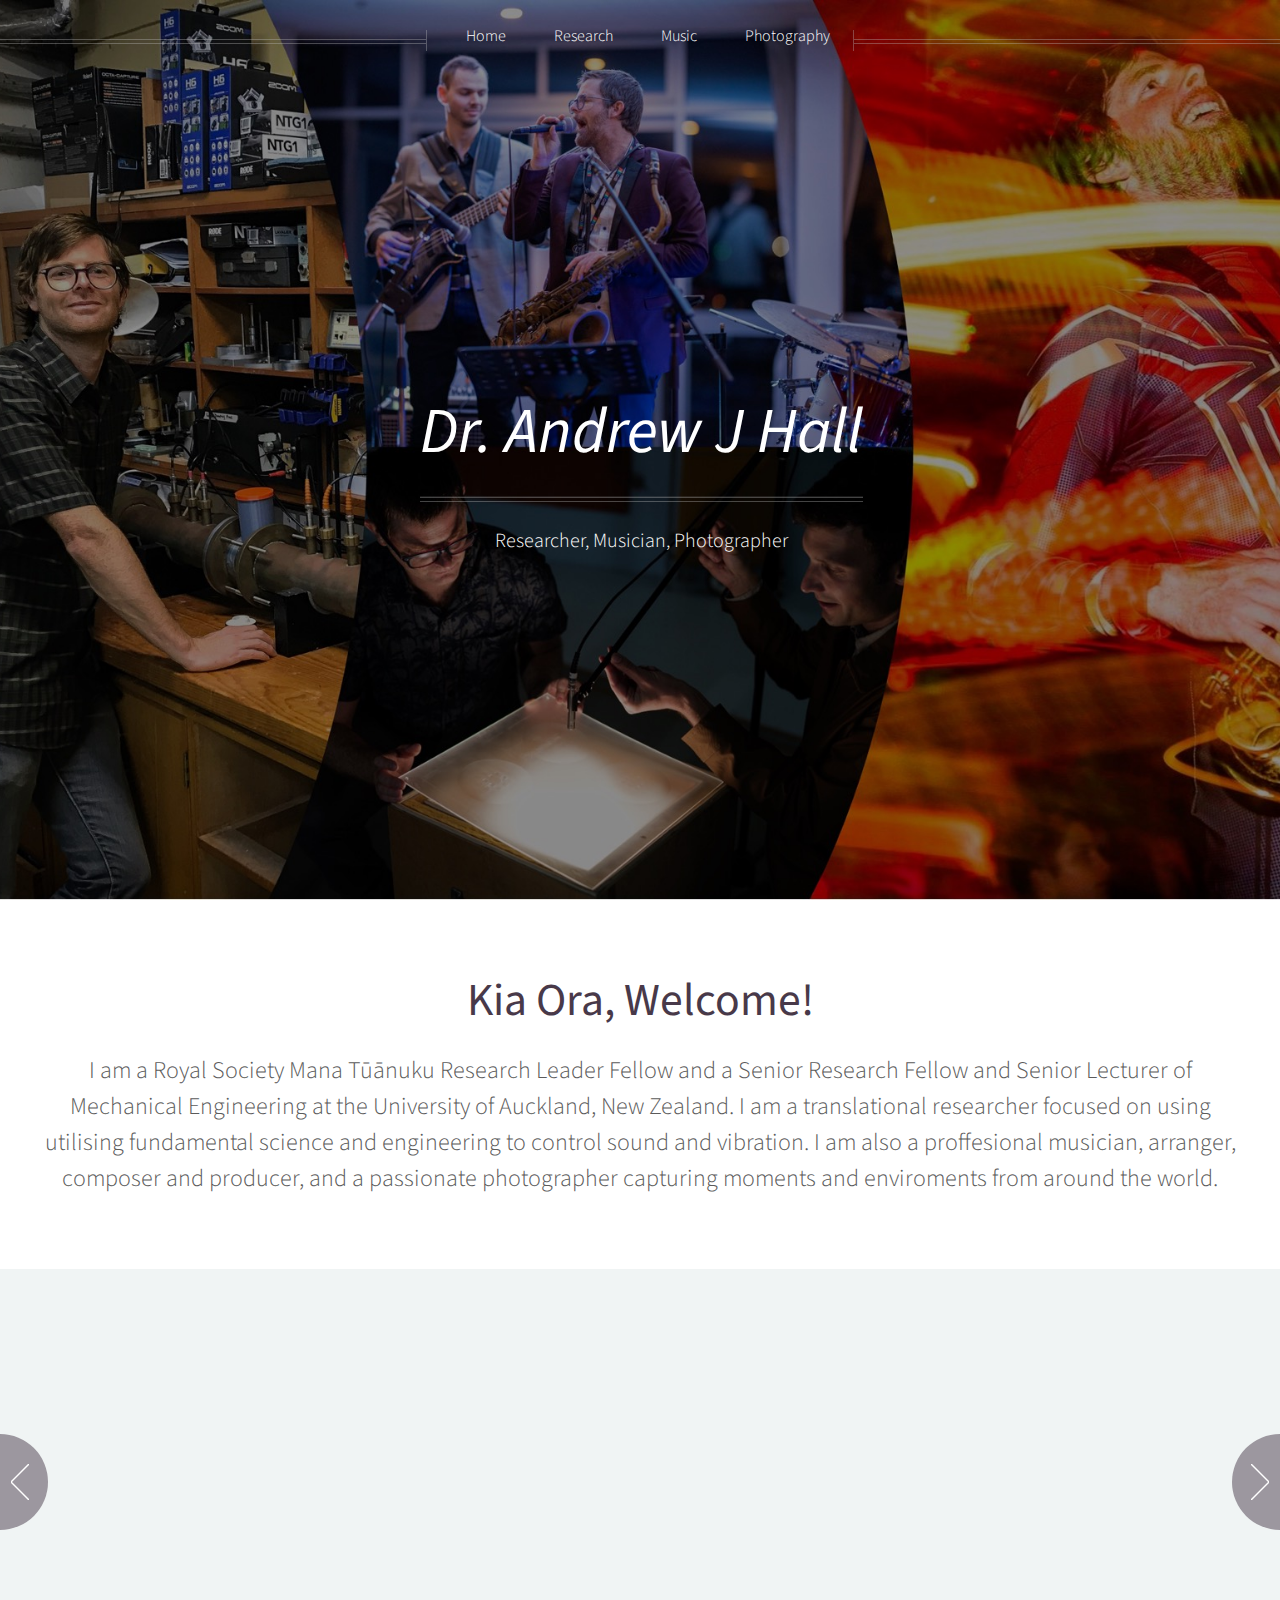
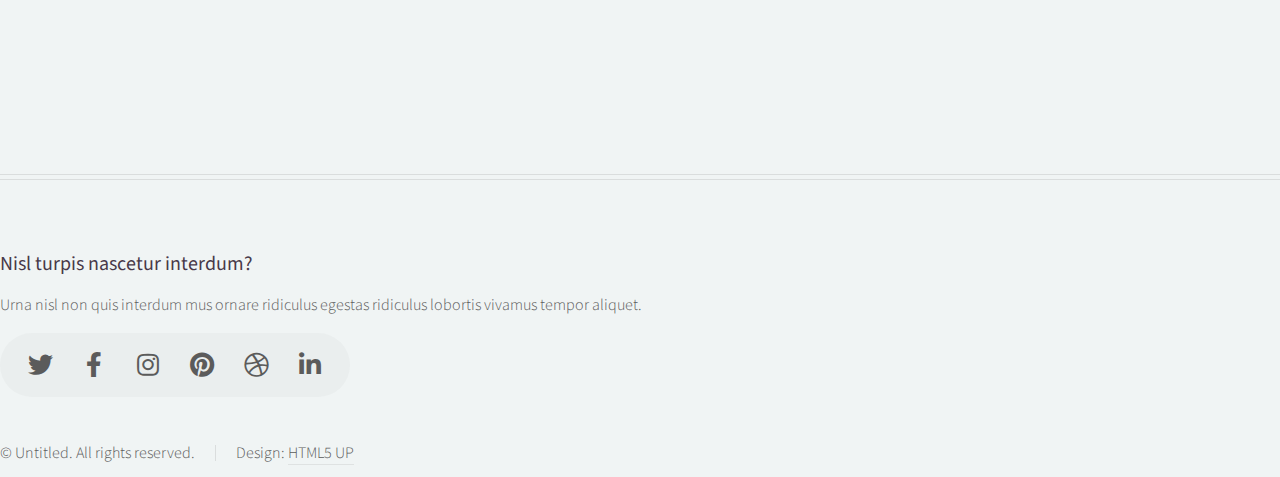
==== index.html @ 69abcf7c "Update index.html" ====
<!DOCTYPE HTML>
<!--
	Helios by HTML5 UP
	html5up.net | @ajlkn
	Free for personal and commercial use under the CCA 3.0 license (html5up.net/license)
-->
<html>
	<head>
		<title>Andrew J Hall PhD</title>
		<meta charset="utf-8" />
		<meta name="viewport" content="width=device-width, initial-scale=1, user-scalable=no" />
		<link rel="stylesheet" href="assets/css/main.css" />
		<noscript><link rel="stylesheet" href="assets/css/noscript.css" /></noscript>
	</head>
	<body class="homepage is-preload">
		<div id="page-wrapper">

			<!-- Header -->
				<div id="header">

					<!-- Inner -->
						<div class="inner">
							<header>
								<h1><i> Dr. Andrew J Hall </i></h1>
								<hr />
								<p>Researcher, Musician, Photographer</p>
							</header>
							<footer>
								
							</footer>
						</div>

					<!-- Nav -->
						<nav id="nav">
							<ul>
								<li><a href="index.html">Home</a></li>
								<li><a href="research.html">Research</a></li>
								<li><a href="Music.html">Music</a></li>
								<li><a href="Photography.html">Photography</a></li>
							</ul>
						</nav>

				</div>

			<!-- Banner -->
				<section id="banner">
					<header>
						<h2>Kia Ora, Welcome! </h2>
						<p>
							I am a Royal Society Mana Tūānuku Research Leader Fellow and a Senior Research Fellow and Senior Lecturer of Mechanical Engineering at the University of Auckland, New Zealand. I am a translational researcher focused on using utilising fundamental science and engineering to control sound and vibration. I am also a proffesional musician, arranger, composer and producer, and a passionate photographer capturing moments and enviroments from around the world. 

						</p>
					</header>
				</section>

			<!-- Carousel -->
				<section class="carousel">
					<div class="reel">

						<article>
							<a href="research.html" class="image featured"><img src="images/pic01.jpg" alt="" /></a>
							<header>
								<h3><a href="research.html">Acoustics & Vibration Research</a></h3>
							</header>
							<p>Research teaching and student opportunities</p>
						</article>

						<article>
							<a href="Music.html" class="image featured"><img src="images/pic02.jpg" alt="" /></a>
							<header>
								<h3><a href="Music.html">Music</a></h3>
							</header>
							<p>Recorded music, big band arrangements and compositions</p>
						</article>

						<article>
							<a href="Photography.html" class="image featured"><img src="images/pic03.jpg" alt="" /></a>
							<header>
								<h3><a href="Photography.html">Photography</a></h3>
							</header>
							<p>A selection of photos from around the world</p>
						</article>

					
					</div>
				</section>

	

						</div>
						<hr />
						<div class="row">
							<div class="col-12">

								<!-- Contact -->
									<section class="contact">
										<header>
											<h3>Nisl turpis nascetur interdum?</h3>
										</header>
										<p>Urna nisl non quis interdum mus ornare ridiculus egestas ridiculus lobortis vivamus tempor aliquet.</p>
										<ul class="icons">
											<li><a href="#" class="icon brands fa-twitter"><span class="label">Twitter</span></a></li>
											<li><a href="#" class="icon brands fa-facebook-f"><span class="label">Facebook</span></a></li>
											<li><a href="#" class="icon brands fa-instagram"><span class="label">Instagram</span></a></li>
											<li><a href="#" class="icon brands fa-pinterest"><span class="label">Pinterest</span></a></li>
											<li><a href="#" class="icon brands fa-dribbble"><span class="label">Dribbble</span></a></li>
											<li><a href="#" class="icon brands fa-linkedin-in"><span class="label">Linkedin</span></a></li>
										</ul>
									</section>

								<!-- Copyright -->
									<div class="copyright">
										<ul class="menu">
											<li>&copy; Untitled. All rights reserved.</li><li>Design: <a href="http://html5up.net">HTML5 UP</a></li>
										</ul>
									</div>

							</div>

						</div>
					</div>
				</div>

		</div>

		<!-- Scripts -->
			<script src="assets/js/jquery.min.js"></script>
			<script src="assets/js/jquery.dropotron.min.js"></script>
			<script src="assets/js/jquery.scrolly.min.js"></script>
			<script src="assets/js/jquery.scrollex.min.js"></script>
			<script src="assets/js/browser.min.js"></script>
			<script src="assets/js/breakpoints.min.js"></script>
			<script src="assets/js/util.js"></script>
			<script src="assets/js/main.js"></script>

	</body>
</html>
---- assets/css/main.css ----
@import url("https://fonts.googleapis.com/css?family=Source+Sans+Pro:300,300italic,400,400italic,600");
@import url("fontawesome-all.min.css");

/*
	Helios by HTML5 UP
	html5up.net | @ajlkn
	Free for personal and commercial use under the CCA 3.0 license (html5up.net/license)
*/

html, body, div, span, applet, object,
iframe, h1, h2, h3, h4, h5, h6, p, blockquote,
pre, a, abbr, acronym, address, big, cite,
code, del, dfn, em, img, ins, kbd, q, s, samp,
small, strike, strong, sub, sup, tt, var, b,
u, i, center, dl, dt, dd, ol, ul, li, fieldset,
form, label, legend, table, caption, tbody,
tfoot, thead, tr, th, td, article, aside,
canvas, details, embed, figure, figcaption,
footer, header, hgroup, menu, nav, output, ruby,
section, summary, time, mark, audio, video {
	margin: 0;
	padding: 0;
	border: 0;
	font-size: 100%;
	font: inherit;
	vertical-align: baseline;}

article, aside, details, figcaption, figure,
footer, header, hgroup, menu, nav, section {
	display: block;}

body {
	line-height: 1;
}

ol, ul {
	list-style: none;
}

blockquote, q {
	quotes: none;
}

	blockquote:before, blockquote:after, q:before, q:after {
		content: '';
		content: none;
	}

table {
	border-collapse: collapse;
	border-spacing: 0;
}

body {
	-webkit-text-size-adjust: none;
}

mark {
	background-color: transparent;
	color: inherit;
}

input::-moz-focus-inner {
	border: 0;
	padding: 0;
}

input, select, textarea {
	-moz-appearance: none;
	-webkit-appearance: none;
	-ms-appearance: none;
	appearance: none;
}

/* Basic */

	html {
		box-sizing: border-box;
	}

	*, *:before, *:after {
		box-sizing: inherit;
	}

	body {
		background: #f0f4f4;
		color: #5b5b5b;
		font-size: 15pt;
		line-height: 1.85em;
		font-family: 'Source Sans Pro', sans-serif;
		font-weight: 300;
	}

		body.is-preload *, body.is-preload *:before, body.is-preload *:after {
			-moz-animation: none !important;
			-webkit-animation: none !important;
			-ms-animation: none !important;
			animation: none !important;
			-moz-transition: none !important;
			-webkit-transition: none !important;
			-ms-transition: none !important;
			transition: none !important;
		}

	input, textarea, select {
		font-size: 15pt;
		line-height: 1.85em;
		font-family: 'Source Sans Pro', sans-serif;
		font-weight: 300;
	}

	h1, h2, h3, h4, h5, h6 {
		font-weight: 400;
		color: #483949;
		line-height: 1.25em;
	}

	h1 a, h2 a, h3 a, h4 a, h5 a, h6 a {
		color: inherit;
		text-decoration: none;
		border-bottom-color: transparent;
	}

	h1 strong, h2 strong, h3 strong, h4 strong, h5 strong, h6 strong {
		font-weight: 600;
	}

	h2 {
		font-size: 2.85em;
	}

	h3 {
		font-size: 1.25em;
	}

	h4 {
		font-size: 1em;
		margin: 0 0 0.25em 0;
	}

	strong, b {
		font-weight: 400;
		color: #483949;
	}

	em, i {
		font-style: italic;
	}

	a {
		color: inherit;
		border-bottom: solid 1px rgba(128, 128, 128, 0.15);
		text-decoration: none;
		-moz-transition: background-color 0.35s ease-in-out, color 0.35s ease-in-out, border-bottom-color 0.35s ease-in-out;
		-webkit-transition: background-color 0.35s ease-in-out, color 0.35s ease-in-out, border-bottom-color 0.35s ease-in-out;
		-ms-transition: background-color 0.35s ease-in-out, color 0.35s ease-in-out, border-bottom-color 0.35s ease-in-out;
		transition: background-color 0.35s ease-in-out, color 0.35s ease-in-out, border-bottom-color 0.35s ease-in-out;
	}

		a:hover {
			color: #ef8376;
			border-bottom-color: transparent;
		}

	sub {
		position: relative;
		top: 0.5em;
		font-size: 0.8em;
	}

	sup {
		position: relative;
		top: -0.5em;
		font-size: 0.8em;
	}

	blockquote {
		border-left: solid 0.5em #ddd;
		padding: 1em 0 1em 2em;
		font-style: italic;
	}

	p, ul, ol, dl, table {
		margin-bottom: 1em;
	}

	p {
		text-align: justify;
	}

	br.clear {
		clear: both;
	}

	hr {
		position: relative;
		display: block;
		border: 0;
		top: 4.5em;
		margin-bottom: 9em;
		height: 6px;
		border-top: solid 1px rgba(128, 128, 128, 0.2);
		border-bottom: solid 1px rgba(128, 128, 128, 0.2);
	}

		hr:before, hr:after {
			content: '';
			position: absolute;
			top: -8px;
			display: block;
			width: 1px;
			height: 21px;
			background: rgba(128, 128, 128, 0.2);
		}

		hr:before {
			left: -1px;
		}

		hr:after {
			right: -1px;
		}

	.timestamp {
		color: rgba(128, 128, 128, 0.75);
		font-size: 0.8em;
	}

/* Container */

	.container {
		margin: 0 auto;
		max-width: 100%;
		width: 1400px;
	}

		@media screen and (max-width: 1680px) {

			.container {
				width: 1200px;
			}

		}

		@media screen and (max-width: 1280px) {

			.container {
				width: 100%;
			}

		}

		@media screen and (max-width: 960px) {

			.container {
				width: 100%;
			}

		}

		@media screen and (max-width: 840px) {

			.container {
				width: 100%;
			}

		}

		@media screen and (max-width: 736px) {

			.container {
				width: 100%;
			}

		}

/* Row */

	.row {
		display: flex;
		flex-wrap: wrap;
		box-sizing: border-box;
		align-items: stretch;
	}

		.row > * {
			box-sizing: border-box;
		}

		.row.gtr-uniform > * > :last-child {
			margin-bottom: 0;
		}

		.row.aln-left {
			justify-content: flex-start;
		}

		.row.aln-center {
			justify-content: center;
		}

		.row.aln-right {
			justify-content: flex-end;
		}

		.row.aln-top {
			align-items: flex-start;
		}

		.row.aln-middle {
			align-items: center;
		}

		.row.aln-bottom {
			align-items: flex-end;
		}

		.row > .imp {
			order: -1;
		}

		.row > .col-1 {
			width: 8.33333%;
		}

		.row > .off-1 {
			margin-left: 8.33333%;
		}

		.row > .col-2 {
			width: 16.66667%;
		}

		.row > .off-2 {
			margin-left: 16.66667%;
		}

		.row > .col-3 {
			width: 25%;
		}

		.row > .off-3 {
			margin-left: 25%;
		}

		.row > .col-4 {
			width: 33.33333%;
		}

		.row > .off-4 {
			margin-left: 33.33333%;
		}

		.row > .col-5 {
			width: 41.66667%;
		}

		.row > .off-5 {
			margin-left: 41.66667%;
		}

		.row > .col-6 {
			width: 50%;
		}

		.row > .off-6 {
			margin-left: 50%;
		}

		.row > .col-7 {
			width: 58.33333%;
		}

		.row > .off-7 {
			margin-left: 58.33333%;
		}

		.row > .col-8 {
			width: 66.66667%;
		}

		.row > .off-8 {
			margin-left: 66.66667%;
		}

		.row > .col-9 {
			width: 75%;
		}

		.row > .off-9 {
			margin-left: 75%;
		}

		.row > .col-10 {
			width: 83.33333%;
		}

		.row > .off-10 {
			margin-left: 83.33333%;
		}

		.row > .col-11 {
			width: 91.66667%;
		}

		.row > .off-11 {
			margin-left: 91.66667%;
		}

		.row > .col-12 {
			width: 100%;
		}

		.row > .off-12 {
			margin-left: 100%;
		}

		.row.gtr-0 {
			margin-top: 0px;
			margin-left: 0px;
		}

			.row.gtr-0 > * {
				padding: 0px 0 0 0px;
			}

			.row.gtr-0.gtr-uniform {
				margin-top: 0px;
			}

				.row.gtr-0.gtr-uniform > * {
					padding-top: 0px;
				}

		.row.gtr-25 {
			margin-top: -10px;
			margin-left: -10px;
		}

			.row.gtr-25 > * {
				padding: 10px 0 0 10px;
			}

			.row.gtr-25.gtr-uniform {
				margin-top: -10px;
			}

				.row.gtr-25.gtr-uniform > * {
					padding-top: 10px;
				}

		.row.gtr-50 {
			margin-top: -20px;
			margin-left: -20px;
		}

			.row.gtr-50 > * {
				padding: 20px 0 0 20px;
			}

			.row.gtr-50.gtr-uniform {
				margin-top: -20px;
			}

				.row.gtr-50.gtr-uniform > * {
					padding-top: 20px;
				}

		.row {
			margin-top: -40px;
			margin-left: -40px;
		}

			.row > * {
				padding: 40px 0 0 40px;
			}

			.row.gtr-uniform {
				margin-top: -40px;
			}

				.row.gtr-uniform > * {
					padding-top: 40px;
				}

		.row.gtr-150 {
			margin-top: -60px;
			margin-left: -60px;
		}

			.row.gtr-150 > * {
				padding: 60px 0 0 60px;
			}

			.row.gtr-150.gtr-uniform {
				margin-top: -60px;
			}

				.row.gtr-150.gtr-uniform > * {
					padding-top: 60px;
				}

		.row.gtr-200 {
			margin-top: -80px;
			margin-left: -80px;
		}

			.row.gtr-200 > * {
				padding: 80px 0 0 80px;
			}

			.row.gtr-200.gtr-uniform {
				margin-top: -80px;
			}

				.row.gtr-200.gtr-uniform > * {
					padding-top: 80px;
				}

		@media screen and (max-width: 1680px) {

			.row {
				display: flex;
				flex-wrap: wrap;
				box-sizing: border-box;
				align-items: stretch;
			}

				.row > * {
					box-sizing: border-box;
				}

				.row.gtr-uniform > * > :last-child {
					margin-bottom: 0;
				}

				.row.aln-left {
					justify-content: flex-start;
				}

				.row.aln-center {
					justify-content: center;
				}

				.row.aln-right {
					justify-content: flex-end;
				}

				.row.aln-top {
					align-items: flex-start;
				}

				.row.aln-middle {
					align-items: center;
				}

				.row.aln-bottom {
					align-items: flex-end;
				}

				.row > .imp-wide {
					order: -1;
				}

				.row > .col-1-wide {
					width: 8.33333%;
				}

				.row > .off-1-wide {
					margin-left: 8.33333%;
				}

				.row > .col-2-wide {
					width: 16.66667%;
				}

				.row > .off-2-wide {
					margin-left: 16.66667%;
				}

				.row > .col-3-wide {
					width: 25%;
				}

				.row > .off-3-wide {
					margin-left: 25%;
				}

				.row > .col-4-wide {
					width: 33.33333%;
				}

				.row > .off-4-wide {
					margin-left: 33.33333%;
				}

				.row > .col-5-wide {
					width: 41.66667%;
				}

				.row > .off-5-wide {
					margin-left: 41.66667%;
				}

				.row > .col-6-wide {
					width: 50%;
				}

				.row > .off-6-wide {
					margin-left: 50%;
				}

				.row > .col-7-wide {
					width: 58.33333%;
				}

				.row > .off-7-wide {
					margin-left: 58.33333%;
				}

				.row > .col-8-wide {
					width: 66.66667%;
				}

				.row > .off-8-wide {
					margin-left: 66.66667%;
				}

				.row > .col-9-wide {
					width: 75%;
				}

				.row > .off-9-wide {
					margin-left: 75%;
				}

				.row > .col-10-wide {
					width: 83.33333%;
				}

				.row > .off-10-wide {
					margin-left: 83.33333%;
				}

				.row > .col-11-wide {
					width: 91.66667%;
				}

				.row > .off-11-wide {
					margin-left: 91.66667%;
				}

				.row > .col-12-wide {
					width: 100%;
				}

				.row > .off-12-wide {
					margin-left: 100%;
				}

				.row.gtr-0 {
					margin-top: 0px;
					margin-left: 0px;
				}

					.row.gtr-0 > * {
						padding: 0px 0 0 0px;
					}

					.row.gtr-0.gtr-uniform {
						margin-top: 0px;
					}

						.row.gtr-0.gtr-uniform > * {
							padding-top: 0px;
						}

				.row.gtr-25 {
					margin-top: -10px;
					margin-left: -10px;
				}

					.row.gtr-25 > * {
						padding: 10px 0 0 10px;
					}

					.row.gtr-25.gtr-uniform {
						margin-top: -10px;
					}

						.row.gtr-25.gtr-uniform > * {
							padding-top: 10px;
						}

				.row.gtr-50 {
					margin-top: -20px;
					margin-left: -20px;
				}

					.row.gtr-50 > * {
						padding: 20px 0 0 20px;
					}

					.row.gtr-50.gtr-uniform {
						margin-top: -20px;
					}

						.row.gtr-50.gtr-uniform > * {
							padding-top: 20px;
						}

				.row {
					margin-top: -40px;
					margin-left: -40px;
				}

					.row > * {
						padding: 40px 0 0 40px;
					}

					.row.gtr-uniform {
						margin-top: -40px;
					}

						.row.gtr-uniform > * {
							padding-top: 40px;
						}

				.row.gtr-150 {
					margin-top: -60px;
					margin-left: -60px;
				}

					.row.gtr-150 > * {
						padding: 60px 0 0 60px;
					}

					.row.gtr-150.gtr-uniform {
						margin-top: -60px;
					}

						.row.gtr-150.gtr-uniform > * {
							padding-top: 60px;
						}

				.row.gtr-200 {
					margin-top: -80px;
					margin-left: -80px;
				}

					.row.gtr-200 > * {
						padding: 80px 0 0 80px;
					}

					.row.gtr-200.gtr-uniform {
						margin-top: -80px;
					}

						.row.gtr-200.gtr-uniform > * {
							padding-top: 80px;
						}

		}

		@media screen and (max-width: 1280px) {

			.row {
				display: flex;
				flex-wrap: wrap;
				box-sizing: border-box;
				align-items: stretch;
			}

				.row > * {
					box-sizing: border-box;
				}

				.row.gtr-uniform > * > :last-child {
					margin-bottom: 0;
				}

				.row.aln-left {
					justify-content: flex-start;
				}

				.row.aln-center {
					justify-content: center;
				}

				.row.aln-right {
					justify-content: flex-end;
				}

				.row.aln-top {
					align-items: flex-start;
				}

				.row.aln-middle {
					align-items: center;
				}

				.row.aln-bottom {
					align-items: flex-end;
				}

				.row > .imp-normal {
					order: -1;
				}

				.row > .col-1-normal {
					width: 8.33333%;
				}

				.row > .off-1-normal {
					margin-left: 8.33333%;
				}

				.row > .col-2-normal {
					width: 16.66667%;
				}

				.row > .off-2-normal {
					margin-left: 16.66667%;
				}

				.row > .col-3-normal {
					width: 25%;
				}

				.row > .off-3-normal {
					margin-left: 25%;
				}

				.row > .col-4-normal {
					width: 33.33333%;
				}

				.row > .off-4-normal {
					margin-left: 33.33333%;
				}

				.row > .col-5-normal {
					width: 41.66667%;
				}

				.row > .off-5-normal {
					margin-left: 41.66667%;
				}

				.row > .col-6-normal {
					width: 50%;
				}

				.row > .off-6-normal {
					margin-left: 50%;
				}

				.row > .col-7-normal {
					width: 58.33333%;
				}

				.row > .off-7-normal {
					margin-left: 58.33333%;
				}

				.row > .col-8-normal {
					width: 66.66667%;
				}

				.row > .off-8-normal {
					margin-left: 66.66667%;
				}

				.row > .col-9-normal {
					width: 75%;
				}

				.row > .off-9-normal {
					margin-left: 75%;
				}

				.row > .col-10-normal {
					width: 83.33333%;
				}

				.row > .off-10-normal {
					margin-left: 83.33333%;
				}

				.row > .col-11-normal {
					width: 91.66667%;
				}

				.row > .off-11-normal {
					margin-left: 91.66667%;
				}

				.row > .col-12-normal {
					width: 100%;
				}

				.row > .off-12-normal {
					margin-left: 100%;
				}

				.row.gtr-0 {
					margin-top: 0px;
					margin-left: 0px;
				}

					.row.gtr-0 > * {
						padding: 0px 0 0 0px;
					}

					.row.gtr-0.gtr-uniform {
						margin-top: 0px;
					}

						.row.gtr-0.gtr-uniform > * {
							padding-top: 0px;
						}

				.row.gtr-25 {
					margin-top: -9px;
					margin-left: -9px;
				}

					.row.gtr-25 > * {
						padding: 9px 0 0 9px;
					}

					.row.gtr-25.gtr-uniform {
						margin-top: -9px;
					}

						.row.gtr-25.gtr-uniform > * {
							padding-top: 9px;
						}

				.row.gtr-50 {
					margin-top: -18px;
					margin-left: -18px;
				}

					.row.gtr-50 > * {
						padding: 18px 0 0 18px;
					}

					.row.gtr-50.gtr-uniform {
						margin-top: -18px;
					}

						.row.gtr-50.gtr-uniform > * {
							padding-top: 18px;
						}

				.row {
					margin-top: -36px;
					margin-left: -36px;
				}

					.row > * {
						padding: 36px 0 0 36px;
					}

					.row.gtr-uniform {
						margin-top: -36px;
					}

						.row.gtr-uniform > * {
							padding-top: 36px;
						}

				.row.gtr-150 {
					margin-top: -54px;
					margin-left: -54px;
				}

					.row.gtr-150 > * {
						padding: 54px 0 0 54px;
					}

					.row.gtr-150.gtr-uniform {
						margin-top: -54px;
					}

						.row.gtr-150.gtr-uniform > * {
							padding-top: 54px;
						}

				.row.gtr-200 {
					margin-top: -72px;
					margin-left: -72px;
				}

					.row.gtr-200 > * {
						padding: 72px 0 0 72px;
					}

					.row.gtr-200.gtr-uniform {
						margin-top: -72px;
					}

						.row.gtr-200.gtr-uniform > * {
							padding-top: 72px;
						}

		}

		@media screen and (max-width: 960px) {

			.row {
				display: flex;
				flex-wrap: wrap;
				box-sizing: border-box;
				align-items: stretch;
			}

				.row > * {
					box-sizing: border-box;
				}

				.row.gtr-uniform > * > :last-child {
					margin-bottom: 0;
				}

				.row.aln-left {
					justify-content: flex-start;
				}

				.row.aln-center {
					justify-content: center;
				}

				.row.aln-right {
					justify-content: flex-end;
				}

				.row.aln-top {
					align-items: flex-start;
				}

				.row.aln-middle {
					align-items: center;
				}

				.row.aln-bottom {
					align-items: flex-end;
				}

				.row > .imp-narrow {
					order: -1;
				}

				.row > .col-1-narrow {
					width: 8.33333%;
				}

				.row > .off-1-narrow {
					margin-left: 8.33333%;
				}

				.row > .col-2-narrow {
					width: 16.66667%;
				}

				.row > .off-2-narrow {
					margin-left: 16.66667%;
				}

				.row > .col-3-narrow {
					width: 25%;
				}

				.row > .off-3-narrow {
					margin-left: 25%;
				}

				.row > .col-4-narrow {
					width: 33.33333%;
				}

				.row > .off-4-narrow {
					margin-left: 33.33333%;
				}

				.row > .col-5-narrow {
					width: 41.66667%;
				}

				.row > .off-5-narrow {
					margin-left: 41.66667%;
				}

				.row > .col-6-narrow {
					width: 50%;
				}

				.row > .off-6-narrow {
					margin-left: 50%;
				}

				.row > .col-7-narrow {
					width: 58.33333%;
				}

				.row > .off-7-narrow {
					margin-left: 58.33333%;
				}

				.row > .col-8-narrow {
					width: 66.66667%;
				}

				.row > .off-8-narrow {
					margin-left: 66.66667%;
				}

				.row > .col-9-narrow {
					width: 75%;
				}

				.row > .off-9-narrow {
					margin-left: 75%;
				}

				.row > .col-10-narrow {
					width: 83.33333%;
				}

				.row > .off-10-narrow {
					margin-left: 83.33333%;
				}

				.row > .col-11-narrow {
					width: 91.66667%;
				}

				.row > .off-11-narrow {
					margin-left: 91.66667%;
				}

				.row > .col-12-narrow {
					width: 100%;
				}

				.row > .off-12-narrow {
					margin-left: 100%;
				}

				.row.gtr-0 {
					margin-top: 0px;
					margin-left: 0px;
				}

					.row.gtr-0 > * {
						padding: 0px 0 0 0px;
					}

					.row.gtr-0.gtr-uniform {
						margin-top: 0px;
					}

						.row.gtr-0.gtr-uniform > * {
							padding-top: 0px;
						}

				.row.gtr-25 {
					margin-top: -8px;
					margin-left: -8px;
				}

					.row.gtr-25 > * {
						padding: 8px 0 0 8px;
					}

					.row.gtr-25.gtr-uniform {
						margin-top: -8px;
					}

						.row.gtr-25.gtr-uniform > * {
							padding-top: 8px;
						}

				.row.gtr-50 {
					margin-top: -16px;
					margin-left: -16px;
				}

					.row.gtr-50 > * {
						padding: 16px 0 0 16px;
					}

					.row.gtr-50.gtr-uniform {
						margin-top: -16px;
					}

						.row.gtr-50.gtr-uniform > * {
							padding-top: 16px;
						}

				.row {
					margin-top: -32px;
					margin-left: -32px;
				}

					.row > * {
						padding: 32px 0 0 32px;
					}

					.row.gtr-uniform {
						margin-top: -32px;
					}

						.row.gtr-uniform > * {
							padding-top: 32px;
						}

				.row.gtr-150 {
					margin-top: -48px;
					margin-left: -48px;
				}

					.row.gtr-150 > * {
						padding: 48px 0 0 48px;
					}

					.row.gtr-150.gtr-uniform {
						margin-top: -48px;
					}

						.row.gtr-150.gtr-uniform > * {
							padding-top: 48px;
						}

				.row.gtr-200 {
					margin-top: -64px;
					margin-left: -64px;
				}

					.row.gtr-200 > * {
						padding: 64px 0 0 64px;
					}

					.row.gtr-200.gtr-uniform {
						margin-top: -64px;
					}

						.row.gtr-200.gtr-uniform > * {
							padding-top: 64px;
						}

		}

		@media screen and (max-width: 840px) {

			.row {
				display: flex;
				flex-wrap: wrap;
				box-sizing: border-box;
				align-items: stretch;
			}

				.row > * {
					box-sizing: border-box;
				}

				.row.gtr-uniform > * > :last-child {
					margin-bottom: 0;
				}

				.row.aln-left {
					justify-content: flex-start;
				}

				.row.aln-center {
					justify-content: center;
				}

				.row.aln-right {
					justify-content: flex-end;
				}

				.row.aln-top {
					align-items: flex-start;
				}

				.row.aln-middle {
					align-items: center;
				}

				.row.aln-bottom {
					align-items: flex-end;
				}

				.row > .imp-narrower {
					order: -1;
				}

				.row > .col-1-narrower {
					width: 8.33333%;
				}

				.row > .off-1-narrower {
					margin-left: 8.33333%;
				}

				.row > .col-2-narrower {
					width: 16.66667%;
				}

				.row > .off-2-narrower {
					margin-left: 16.66667%;
				}

				.row > .col-3-narrower {
					width: 25%;
				}

				.row > .off-3-narrower {
					margin-left: 25%;
				}

				.row > .col-4-narrower {
					width: 33.33333%;
				}

				.row > .off-4-narrower {
					margin-left: 33.33333%;
				}

				.row > .col-5-narrower {
					width: 41.66667%;
				}

				.row > .off-5-narrower {
					margin-left: 41.66667%;
				}

				.row > .col-6-narrower {
					width: 50%;
				}

				.row > .off-6-narrower {
					margin-left: 50%;
				}

				.row > .col-7-narrower {
					width: 58.33333%;
				}

				.row > .off-7-narrower {
					margin-left: 58.33333%;
				}

				.row > .col-8-narrower {
					width: 66.66667%;
				}

				.row > .off-8-narrower {
					margin-left: 66.66667%;
				}

				.row > .col-9-narrower {
					width: 75%;
				}

				.row > .off-9-narrower {
					margin-left: 75%;
				}

				.row > .col-10-narrower {
					width: 83.33333%;
				}

				.row > .off-10-narrower {
					margin-left: 83.33333%;
				}

				.row > .col-11-narrower {
					width: 91.66667%;
				}

				.row > .off-11-narrower {
					margin-left: 91.66667%;
				}

				.row > .col-12-narrower {
					width: 100%;
				}

				.row > .off-12-narrower {
					margin-left: 100%;
				}

				.row.gtr-0 {
					margin-top: 0px;
					margin-left: 0px;
				}

					.row.gtr-0 > * {
						padding: 0px 0 0 0px;
					}

					.row.gtr-0.gtr-uniform {
						margin-top: 0px;
					}

						.row.gtr-0.gtr-uniform > * {
							padding-top: 0px;
						}

				.row.gtr-25 {
					margin-top: -8px;
					margin-left: -8px;
				}

					.row.gtr-25 > * {
						padding: 8px 0 0 8px;
					}

					.row.gtr-25.gtr-uniform {
						margin-top: -8px;
					}

						.row.gtr-25.gtr-uniform > * {
							padding-top: 8px;
						}

				.row.gtr-50 {
					margin-top: -16px;
					margin-left: -16px;
				}

					.row.gtr-50 > * {
						padding: 16px 0 0 16px;
					}

					.row.gtr-50.gtr-uniform {
						margin-top: -16px;
					}

						.row.gtr-50.gtr-uniform > * {
							padding-top: 16px;
						}

				.row {
					margin-top: -32px;
					margin-left: -32px;
				}

					.row > * {
						padding: 32px 0 0 32px;
					}

					.row.gtr-uniform {
						margin-top: -32px;
					}

						.row.gtr-uniform > * {
							padding-top: 32px;
						}

				.row.gtr-150 {
					margin-top: -48px;
					margin-left: -48px;
				}

					.row.gtr-150 > * {
						padding: 48px 0 0 48px;
					}

					.row.gtr-150.gtr-uniform {
						margin-top: -48px;
					}

						.row.gtr-150.gtr-uniform > * {
							padding-top: 48px;
						}

				.row.gtr-200 {
					margin-top: -64px;
					margin-left: -64px;
				}

					.row.gtr-200 > * {
						padding: 64px 0 0 64px;
					}

					.row.gtr-200.gtr-uniform {
						margin-top: -64px;
					}

						.row.gtr-200.gtr-uniform > * {
							padding-top: 64px;
						}

		}

		@media screen and (max-width: 736px) {

			.row {
				display: flex;
				flex-wrap: wrap;
				box-sizing: border-box;
				align-items: stretch;
			}

				.row > * {
					box-sizing: border-box;
				}

				.row.gtr-uniform > * > :last-child {
					margin-bottom: 0;
				}

				.row.aln-left {
					justify-content: flex-start;
				}

				.row.aln-center {
					justify-content: center;
				}

				.row.aln-right {
					justify-content: flex-end;
				}

				.row.aln-top {
					align-items: flex-start;
				}

				.row.aln-middle {
					align-items: center;
				}

				.row.aln-bottom {
					align-items: flex-end;
				}

				.row > .imp-mobile {
					order: -1;
				}

				.row > .col-1-mobile {
					width: 8.33333%;
				}

				.row > .off-1-mobile {
					margin-left: 8.33333%;
				}

				.row > .col-2-mobile {
					width: 16.66667%;
				}

				.row > .off-2-mobile {
					margin-left: 16.66667%;
				}

				.row > .col-3-mobile {
					width: 25%;
				}

				.row > .off-3-mobile {
					margin-left: 25%;
				}

				.row > .col-4-mobile {
					width: 33.33333%;
				}

				.row > .off-4-mobile {
					margin-left: 33.33333%;
				}

				.row > .col-5-mobile {
					width: 41.66667%;
				}

				.row > .off-5-mobile {
					margin-left: 41.66667%;
				}

				.row > .col-6-mobile {
					width: 50%;
				}

				.row > .off-6-mobile {
					margin-left: 50%;
				}

				.row > .col-7-mobile {
					width: 58.33333%;
				}

				.row > .off-7-mobile {
					margin-left: 58.33333%;
				}

				.row > .col-8-mobile {
					width: 66.66667%;
				}

				.row > .off-8-mobile {
					margin-left: 66.66667%;
				}

				.row > .col-9-mobile {
					width: 75%;
				}

				.row > .off-9-mobile {
					margin-left: 75%;
				}

				.row > .col-10-mobile {
					width: 83.33333%;
				}

				.row > .off-10-mobile {
					margin-left: 83.33333%;
				}

				.row > .col-11-mobile {
					width: 91.66667%;
				}

				.row > .off-11-mobile {
					margin-left: 91.66667%;
				}

				.row > .col-12-mobile {
					width: 100%;
				}

				.row > .off-12-mobile {
					margin-left: 100%;
				}

				.row.gtr-0 {
					margin-top: 0px;
					margin-left: 0px;
				}

					.row.gtr-0 > * {
						padding: 0px 0 0 0px;
					}

					.row.gtr-0.gtr-uniform {
						margin-top: 0px;
					}

						.row.gtr-0.gtr-uniform > * {
							padding-top: 0px;
						}

				.row.gtr-25 {
					margin-top: -5px;
					margin-left: -5px;
				}

					.row.gtr-25 > * {
						padding: 5px 0 0 5px;
					}

					.row.gtr-25.gtr-uniform {
						margin-top: -5px;
					}

						.row.gtr-25.gtr-uniform > * {
							padding-top: 5px;
						}

				.row.gtr-50 {
					margin-top: -10px;
					margin-left: -10px;
				}

					.row.gtr-50 > * {
						padding: 10px 0 0 10px;
					}

					.row.gtr-50.gtr-uniform {
						margin-top: -10px;
					}

						.row.gtr-50.gtr-uniform > * {
							padding-top: 10px;
						}

				.row {
					margin-top: -20px;
					margin-left: -20px;
				}

					.row > * {
						padding: 20px 0 0 20px;
					}

					.row.gtr-uniform {
						margin-top: -20px;
					}

						.row.gtr-uniform > * {
							padding-top: 20px;
						}

				.row.gtr-150 {
					margin-top: -30px;
					margin-left: -30px;
				}

					.row.gtr-150 > * {
						padding: 30px 0 0 30px;
					}

					.row.gtr-150.gtr-uniform {
						margin-top: -30px;
					}

						.row.gtr-150.gtr-uniform > * {
							padding-top: 30px;
						}

				.row.gtr-200 {
					margin-top: -40px;
					margin-left: -40px;
				}

					.row.gtr-200 > * {
						padding: 40px 0 0 40px;
					}

					.row.gtr-200.gtr-uniform {
						margin-top: -40px;
					}

						.row.gtr-200.gtr-uniform > * {
							padding-top: 40px;
						}

		}

/* Sections/Article */

	section, article {
		margin-bottom: 3em;
	}

		section > :last-child, section:last-child, article > :last-child, article:last-child {
			margin-bottom: 0;
		}

		section.special > header, section.special > footer, article.special > header, article.special > footer {
			text-align: center;
		}

	.row > section, .row > article {
		margin-bottom: 0;
	}

	header {
		margin: 0 0 1em 0;
	}

		header > p {
			display: block;
			font-size: 1.5em;
			margin: 1em 0 2em 0;
			line-height: 1.5em;
			text-align: inherit;
		}

	footer {
		margin: 2.5em 0 0 0;
	}

/* Image */

	.image {
		position: relative;
		display: inline-block;
		border: 0;
		outline: 0;
	}

		.image img {
			display: block;
			width: 100%;
		}

		.image.fit {
			display: block;
			width: 100%;
		}

		.image.featured {
			display: block;
			width: 100%;
			margin: 0 0 4em 0;
		}

		.image.left {
			float: left;
			margin: 0 2em 2em 0;
		}

		.image.centered {
			display: block;
			margin: 0 0 2em 0;
		}

			.image.centered img {
				margin: 0 auto;
				width: auto;
			}

/* List */

	ul {
		list-style: disc;
		padding-left: 1em;
	}

		ul li {
			padding-left: 0.5em;
		}

	ol {
		list-style: decimal;
		padding-left: 1.25em;
	}

		ol li {
			padding-left: 0.25em;
		}

/* Actions */

	ul.actions {
		margin: 3em 0 0 0;
		list-style: none;
		padding-left: 0;
	}

		form ul.actions {
			margin-top: 0;
		}

		ul.actions li {
			display: inline-block;
			margin: 0 0.75em 0 0.75em;
			padding-left: 0;
		}

			ul.actions li:first-child {
				margin-left: 0;
			}

			ul.actions li:last-child {
				margin-right: 0;
			}

/* Divided */

	ul.divided {
		list-style: none;
		padding-left: 0;
	}

		ul.divided li {
			border-top: solid 1px rgba(128, 128, 128, 0.2);
			padding-top: 1.5em;
			margin-top: 1.5em;
			padding-left: 0;
		}

			ul.divided li:first-child {
				border-top: 0;
				padding-top: 0;
				margin-top: 0;
			}

/* Menu */

	ul.menu {
		height: 1em;
		line-height: 1em;
		list-style: none;
		padding-left: 0;
	}

		ul.menu li {
			display: inline-block;
			border-left: solid 1px rgba(128, 128, 128, 0.2);
			padding-left: 1.25em;
			margin-left: 1.25em;
		}

			ul.menu li:first-child {
				border-left: 0;
				padding-left: 0;
				margin-left: 0;
			}

/* Icons */

	ul.icons {
		position: relative;
		background: rgba(128, 128, 128, 0.05);
		border-radius: 4em;
		display: inline-block;
		padding: 0.35em 0.75em 0.35em 0.75em;
		font-size: 1.25em;
		cursor: default;
		list-style: none;
	}

		ul.icons li {
			display: inline-block;
			padding-left: 0;
		}

			ul.icons li a {
				display: inline-block;
				background: none;
				width: 2.5em;
				height: 2.5em;
				line-height: 2.5em;
				text-align: center;
				border-radius: 100%;
				border: 0;
				color: inherit;
			}

				ul.icons li a:hover {
					color: #ef8376;
				}

/* Form */

	form label {
		display: block;
		font-weight: 400;
		color: #483949;
		margin: 0 0 1em 0;
	}

	form input[type="text"],
	form input[type="email"],
	form input[type="password"],
	form select,
	form textarea {
		-webkit-appearance: none;
		display: block;
		border: 0;
		background: #fafafa;
		width: 100%;
		border-radius: 0.5em;
		border: solid 1px #E5E5E5;
		padding: 1em;
		-moz-transition: background-color 0.35s ease-in-out, border-color 0.35s ease-in-out;
		-webkit-transition: background-color 0.35s ease-in-out, border-color 0.35s ease-in-out;
		-ms-transition: background-color 0.35s ease-in-out, border-color 0.35s ease-in-out;
		transition: background-color 0.35s ease-in-out, border-color 0.35s ease-in-out;
	}

		form input[type="text"]:focus,
		form input[type="email"]:focus,
		form input[type="password"]:focus,
		form select:focus,
		form textarea:focus {
			background: #fff;
			border-color: #df7366;
		}

	form input[type="text"],
	form input[type="email"],
	form input[type="password"],
	form select {
		line-height: 1em;
	}

	form textarea {
		min-height: 9em;
	}

	form ::-webkit-input-placeholder {
		color: #555 !important;
	}

	form :-moz-placeholder {
		color: #555 !important;
	}

	form ::-moz-placeholder {
		color: #555 !important;
	}

	form :-ms-input-placeholder {
		color: #555 !important;
	}

	form ::-moz-focus-inner {
		border: 0;
	}

/* Table */

	table {
		width: 100%;
	}

		table.default {
			width: 100%;
		}

			table.default tbody tr {
				border-top: solid 1px #e5e5e5;
			}

				table.default tbody tr:first-child {
					border-top: 0;
				}

				table.default tbody tr:nth-child(2n+1) {
					background: #fafafa;
				}

			table.default td {
				padding: 0.5em 1em 0.5em 1em;
			}

			table.default th {
				text-align: left;
				font-weight: 400;
				padding: 0.5em 1em 0.5em 1em;
			}

			table.default thead {
				border-bottom: solid 2px #e5e5e5;
			}

			table.default tfoot {
				border-top: solid 2px #e5e5e5;
			}

/* Button */

	input[type="button"],
	input[type="submit"],
	input[type="reset"],
	button,
	.button {
		position: relative;
		display: inline-block;
		background: #df7366;
		color: #fff;
		text-align: center;
		border-radius: 0.5em;
		text-decoration: none;
		padding: 0.65em 3em 0.65em 3em;
		border: 0;
		cursor: pointer;
		outline: 0;
		font-weight: 300;
		-moz-transition: background-color 0.35s ease-in-out, color 0.35s ease-in-out, border-bottom-color 0.35s ease-in-out;
		-webkit-transition: background-color 0.35s ease-in-out, color 0.35s ease-in-out, border-bottom-color 0.35s ease-in-out;
		-ms-transition: background-color 0.35s ease-in-out, color 0.35s ease-in-out, border-bottom-color 0.35s ease-in-out;
		transition: background-color 0.35s ease-in-out, color 0.35s ease-in-out, border-bottom-color 0.35s ease-in-out;
	}

		input[type="button"]:hover,
		input[type="submit"]:hover,
		input[type="reset"]:hover,
		button:hover,
		.button:hover {
			color: #fff;
			background: #ef8376;
		}

		input[type="button"].alt,
		input[type="submit"].alt,
		input[type="reset"].alt,
		button.alt,
		.button.alt {
			background: #2B252C;
		}

			input[type="button"].alt:hover,
			input[type="submit"].alt:hover,
			input[type="reset"].alt:hover,
			button.alt:hover,
			.button.alt:hover {
				background: #3B353C;
			}

/* Post */

	.post.stub {
		text-align: center;
	}

		.post.stub header {
			margin: 0;
		}

/* Icons */

	.icon {
		text-decoration: none;
		text-decoration: none;
	}

		.icon:before {
			-moz-osx-font-smoothing: grayscale;
			-webkit-font-smoothing: antialiased;
			display: inline-block;
			font-style: normal;
			font-variant: normal;
			text-rendering: auto;
			line-height: 1;
			text-transform: none !important;
			font-family: 'Font Awesome 5 Free';
			font-weight: 400;
		}

		.icon:before {
			line-height: inherit;
			font-size: 1.25em;
		}

		.icon > .label {
			display: none;
		}

		.icon.solid:before {
			font-weight: 900;
		}

		.icon.brands:before {
			font-family: 'Font Awesome 5 Brands';
		}

		.icon.circled {
			position: relative;
			display: inline-block;
			background: #2b252c;
			color: #fff;
			border-radius: 100%;
			width: 3em;
			height: 3em;
			line-height: 3em;
			text-align: center;
			font-size: 1.25em;
		}

			header .icon.circled {
				margin: 0 0 2em 0;
			}

/* Wrapper */

	.wrapper {
		background: #fff;
		margin: 0 0 2em 0;
		padding: 6em 0 6em 0;
	}

		.wrapper.style2 {
			padding-top: 0;
		}

/* Header */

	#header {
		position: relative;
		background-image: url("../../images/header.jpg");
		background-size: cover;
		background-position: center center;
		background-attachment: fixed;
		color: #fff;
		text-align: center;
		padding: 7.5em 0 2em 0;
		cursor: default;
	}

		#header:before {
			content: '';
			display: inline-block;
			vertical-align: middle;
			height: 100%;
		}

		#header .inner {
			position: relative;
			z-index: 1;
			margin: 0;
			display: inline-block;
			vertical-align: middle;
		}

		#header header {
			display: inline-block;
		}

			#header header > p {
				font-size: 1.25em;
				margin: 0;
			}

		#header h1 {
			color: #fff;
			font-size: 3em;
			line-height: 1em;
		}

			#header h1 a {
				color: inherit;
			}

		#header .button {
			display: inline-block;
			border-radius: 100%;
			width: 4.5em;
			height: 4.5em;
			line-height: 4.5em;
			text-align: center;
			font-size: 1.25em;
			padding: 0;
		}

		#header hr {
			top: 1.5em;
			margin-bottom: 3em;
			border-bottom-color: rgba(192, 192, 192, 0.35);
			box-shadow: inset 0 1px 0 0 rgba(192, 192, 192, 0.35);
		}

			#header hr:before, #header hr:after {
				background: rgba(192, 192, 192, 0.35);
			}

		#header footer {
			margin: 1em 0 0 0;
		}

	body.homepage #header {
		height: 100vh;
		min-height: 40em;
	}

		body.homepage #header h1 {
			font-size: 4em;
		}

		body.homepage #header:after {
			content: '';
			background: #1C0920;
			display: block;
			position: absolute;
			left: 0;
			top: 0;
			width: 100%;
			height: 100%;
			opacity: 0;
			-moz-transition: opacity 2.5s ease-in-out;
			-webkit-transition: opacity 2.5s ease-in-out;
			-ms-transition: opacity 2.5s ease-in-out;
			transition: opacity 2.5s ease-in-out;
			-moz-transition-delay: 0.5s;
			-webkit-transition-delay: 0.5s;
			-ms-transition-delay: 0.5s;
			transition-delay: 0.5s;
		}

	body.homepage.is-preload #header:after {
		opacity: 1;
	}

/* Nav */

	#nav {
		position: absolute;
		top: 0;
		left: 0;
		width: 100%;
		text-align: center;
		padding: 1.5em 0 1.5em 0;
		z-index: 1;
		overflow: hidden;
	}

		#nav > ul {
			line-height: 0px;
			position: relative;
			display: inline-block;
			margin: 0;
			height: 21px;
			border-left: solid 1px rgba(192, 192, 192, 0.35);
			border-right: solid 1px rgba(192, 192, 192, 0.35);
		}

			#nav > ul:before, #nav > ul:after {
				content: '';
				display: block;
				width: 300%;
				position: absolute;
				top: 50%;
				margin-top: -2px;
				height: 5px;
				border-top: solid 1px rgba(192, 192, 192, 0.35);
				border-bottom: solid 1px rgba(192, 192, 192, 0.35);
			}

			#nav > ul:before {
				left: 100%;
				margin-left: 1px;
			}

			#nav > ul:after {
				right: 100%;
				margin-right: 1px;
			}

			#nav > ul > li {
				display: inline-block;
				margin: -9px 0.5em 0 0.5em;
				border-radius: 0.5em;
				padding: 0.85em;
				border: solid 1px transparent;
				-moz-transition: color 0.35s ease-in-out, border-color 0.35s ease-in-out;
				-webkit-transition: color 0.35s ease-in-out, border-color 0.35s ease-in-out;
				-ms-transition: color 0.35s ease-in-out, border-color 0.35s ease-in-out;
				transition: color 0.35s ease-in-out, border-color 0.35s ease-in-out;
			}

				#nav > ul > li.active {
					border-color: rgba(192, 192, 192, 0.35);
				}

				#nav > ul > li > a, #nav > ul > li > span {
					display: block;
					color: inherit;
					text-decoration: none;
					border: 0;
					outline: 0;
				}

				#nav > ul > li > ul {
					display: none;
				}

	.dropotron {
		background: rgba(255, 255, 255, 0.975);
		padding: 1em 1.25em 1em 1.25em;
		line-height: 1em;
		height: auto;
		text-align: left;
		border-radius: 0.5em;
		box-shadow: 0 0.15em 0.25em 0 rgba(0, 0, 0, 0.25);
		min-width: 12em;
		margin-top: -1em;
		list-style: none;
	}

		.dropotron li {
			border-top: solid 1px rgba(128, 128, 128, 0.2);
			color: #5b5b5b;
			padding-left: 0;
		}

			.dropotron li:first-child {
				border-top: 0;
			}

			.dropotron li:hover {
				color: #ef8376;
			}

			.dropotron li a, .dropotron li span {
				display: block;
				border: 0;
				padding: 0.5em 0 0.5em 0;
				-moz-transition: color 0.35s ease-in-out;
				-webkit-transition: color 0.35s ease-in-out;
				-ms-transition: color 0.35s ease-in-out;
				transition: color 0.35s ease-in-out;
			}

		.dropotron.level-0 {
			margin-top: 2em;
			font-size: 0.9em;
		}

			.dropotron.level-0:before {
				content: '';
				position: absolute;
				left: 50%;
				top: -0.7em;
				margin-left: -0.75em;
				border-bottom: solid 0.75em rgba(255, 255, 255, 0.975);
				border-left: solid 0.75em rgba(64, 64, 64, 0);
				border-right: solid 0.75em rgba(64, 64, 64, 0);
			}

/* Banner */

	#banner {
		background: #fff;
		text-align: center;
		padding: 4.5em 0 4.5em 0;
		margin-bottom: 0;
	}

		#banner header > p {
			margin-bottom: 0;
		}

/* Content */

	#content > hr {
		top: 3em;
		margin-bottom: 6em;
	}

	#content > section {
		margin-bottom: 0;
	}

/* Sidebar */

	#sidebar > hr {
		top: 3em;
		margin-bottom: 6em;
	}

		#sidebar > hr.first {
			display: none;
		}

	#sidebar > section {
		margin-bottom: 0;
	}

/* Main */

	#main {
		margin-bottom: 0;
	}

		#main section:first-of-type {
			padding-top: 2em;
		}

/* Footer */

	#footer {
		position: relative;
		overflow: hidden;
		padding: 6em 0 6em 0;
		background: #2b252c;
		color: #fff;
	}

		#footer .icon.circled {
			background: #fff;
			color: #2b252c;
		}

		#footer header {
			text-align: center;
			cursor: default;
		}

		#footer h2, #footer h3, #footer h4, #footer h5, #footer h6 {
			color: #fff;
		}

		#footer .contact {
			text-align: center;
		}

			#footer .contact p {
				text-align: center;
				margin: 0 0 3em 0;
			}

		#footer .copyright {
			text-align: center;
			color: rgba(128, 128, 128, 0.75);
			font-size: 0.8em;
			cursor: default;
		}

			#footer .copyright a {
				color: rgba(128, 128, 128, 0.75);
			}

				#footer .copyright a:hover {
					color: rgba(212, 212, 212, 0.85);
				}

/* Carousel */

	.carousel {
		position: relative;
		overflow: hidden;
		padding: 2em 0 2em 0;
		margin-bottom: 0;
	}

		.carousel .forward, .carousel .backward {
			position: absolute;
			top: 50%;
			width: 6em;
			height: 12em;
			margin-top: -6em;
			cursor: pointer;
		}

			.carousel .forward:before, .carousel .backward:before {
				content: '';
				display: block;
				width: 6em;
				height: 6em;
				border-radius: 100%;
				background-color: rgba(72, 57, 73, 0.5);
				position: absolute;
				top: 50%;
				margin-top: -3em;
				-moz-transition: background-color 0.35s ease-in-out;
				-webkit-transition: background-color 0.35s ease-in-out;
				-o-transition: background-color 0.35s ease-in-out;
				-ms-transition: background-color 0.35s ease-in-out;
				transition: background-color 0.35s ease-in-out;
				-webkit-backface-visibility: hidden;
			}

			.carousel .forward:after, .carousel .backward:after {
				content: '';
				width: 3em;
				height: 3em;
				position: absolute;
				top: 50%;
				margin: -1.5em 0 0 0;
				background: url("images/arrow.svg") no-repeat center center;
			}

			.carousel .forward:hover:before, .carousel .backward:hover:before {
				background-color: rgba(239, 131, 118, 0.75);
			}

		.carousel .forward {
			right: 0;
		}

			.carousel .forward:before {
				right: -3em;
			}

			.carousel .forward:after {
				right: -0.25em;
			}

		.carousel .backward {
			left: 0;
		}

			.carousel .backward:before {
				left: -3em;
			}

			.carousel .backward:after {
				left: -0.25em;
				-moz-transform: scaleX(-1);
				-webkit-transform: scaleX(-1);
				-ms-transform: scaleX(-1);
				transform: scaleX(-1);
			}

		.carousel .reel {
			white-space: nowrap;
			position: relative;
			-webkit-overflow-scrolling: touch;
			padding: 0 2em 0 2em;
		}

		.carousel article {
			display: inline-block;
			width: 18em;
			background: #fff;
			text-align: center;
			padding: 0 1em 3em 1em;
			margin: 0 2em 0 0;
			white-space: normal;
			opacity: 1.0;
			-moz-transition: opacity 0.75s ease-in-out;
			-webkit-transition: opacity 0.75s ease-in-out;
			-ms-transition: opacity 0.75s ease-in-out;
			transition: opacity 0.75s ease-in-out;
		}

			.carousel article.loading {
				opacity: 0;
			}

			.carousel article .image {
				position: relative;
				left: -1em;
				top: 0;
				width: auto;
				margin-right: -2em;
				margin-bottom: 3em;
			}

			.carousel article p {
				text-align: center;
			}

/* Wide */

	@media screen and (max-width: 1680px) {

		/* Basic */

			body, input, textarea, select {
				font-size: 14pt;
				line-height: 1.75em;
			}

		/* Carousel */

			.carousel {
				padding: 1.5em 0 1.5em 0;
			}

				.carousel .reel {
					padding: 0 1.5em 0 1.5em;
				}

				.carousel article {
					width: 18em;
					margin: 0 1.25em 0 0;
				}

	}

/* Normal */

	@media screen and (max-width: 1280px) {

		/* Basic */

			body, input, textarea, select {
				font-size: 12pt;
				line-height: 1.5em;
			}

		/* Wrapper */

			.wrapper {
				padding-left: 2em;
				padding-right: 2em;
			}

		/* Header */

			#header {
				background-attachment: scroll;
			}

				#header .inner {
					padding-left: 2em;
					padding-right: 2em;
				}

		/* Banner */

			#banner {
				padding-left: 2em;
				padding-right: 2em;
			}

		/* Footer */

			#footer {
				padding-left: 2em;
				padding-right: 2em;
			}

	}

/* Narrow */

/* Narrower */

	@media screen and (max-width: 840px) {

		/* Basic */

			body, input, textarea, select {
				font-size: 13pt;
				line-height: 1.65em;
			}

			.tweet {
				text-align: center;
			}

			.timestamp {
				display: block;
				text-align: center;
			}

		/* Footer */

			#footer {
				padding: 4em 2em 4em 2em;
			}

		/* Carousel */

			.carousel {
				padding: 1.25em 0 1.25em 0;
			}

				.carousel article {
					width: 18em;
					margin: 0 1em 0 0;
				}

	}

/* Mobile */

	#navPanel, #titleBar {
		display: none;
	}

	@media screen and (max-width: 736px) {

		/* Basic */

			html, body {
				overflow-x: hidden;
			}

			body, input, textarea, select {
				font-size: 12.5pt;
				line-height: 1.5em;
			}

			h2 {
				font-size: 1.75em;
			}

			h3 {
				font-size: 1.25em;
			}

			hr {
				top: 3em;
				margin-bottom: 6em;
			}

		/* Section/Article */

			section, article {
				margin-bottom: 2em;
			}

				section:last-child, article:last-child {
					margin-bottom: 0;
				}

			.row > section, .row > article {
				margin-bottom: 2em;
			}

			header > p {
				font-size: 1.25em;
			}

		/* Image */

			.image.featured {
				margin: 0 0 2em 0;
			}

			.image.left {
				margin: 0 1em 1em 0;
			}

			.image.centered {
				margin: 0 0 1em 0;
			}

		/* Actions */

			form ul.actions {
				margin-top: 0;
			}

			ul.actions li {
				display: block;
				margin: 0.75em 0 0 0;
			}

				ul.actions li:first-child {
					margin-top: 0;
				}

		/* Menu */

			ul.menu {
				height: auto;
				text-align: center;
			}

				ul.menu li {
					display: block;
					border: 0;
					padding: 0.75em 0 0 0;
					margin: 0;
				}

					ul.menu li:first-child {
						padding-top: 0;
					}

		/* Icons */

			ul.icons {
				font-size: 1em;
				padding: 0.35em 0.5em 0.35em 0.5em;
			}

				ul.icons li a {
					width: 2.25em;
				}

		/* Button */

			input[type="button"],
			input[type="submit"],
			input[type="reset"],
			button,
			.button {
				display: block;
				padding: 0;
				line-height: 3em;
				width: 100%;
			}

		/* Nav */

			#page-wrapper {
				-moz-backface-visibility: hidden;
				-webkit-backface-visibility: hidden;
				-ms-backface-visibility: hidden;
				backface-visibility: hidden;
				-moz-transition: -moz-transform 0.5s ease;
				-webkit-transition: -webkit-transform 0.5s ease;
				-ms-transition: -ms-transform 0.5s ease;
				transition: transform 0.5s ease;
				padding-bottom: 1px;
			}

			#navButton {
				-moz-backface-visibility: hidden;
				-webkit-backface-visibility: hidden;
				-ms-backface-visibility: hidden;
				backface-visibility: hidden;
				-moz-transition: -moz-transform 0.5s ease;
				-webkit-transition: -webkit-transform 0.5s ease;
				-ms-transition: -ms-transform 0.5s ease;
				transition: transform 0.5s ease;
				display: block;
				height: 44px;
				left: 0;
				position: fixed;
				top: 0;
				width: 100%;
				z-index: 10001;
			}

				#navButton .toggle {
					text-decoration: none;
					position: absolute;
					left: 0;
					top: 0;
					width: 100%;
					height: 100%;
					border: 0;
					outline: 0;
				}

					#navButton .toggle:before {
						-moz-osx-font-smoothing: grayscale;
						-webkit-font-smoothing: antialiased;
						display: inline-block;
						font-style: normal;
						font-variant: normal;
						text-rendering: auto;
						line-height: 1;
						text-transform: none !important;
						font-family: 'Font Awesome 5 Free';
						font-weight: 900;
					}

					#navButton .toggle:before {
						text-decoration: none;
						font-style: normal;
						content: '\f0c9';
						color: #fff;
						color: rgba(255, 255, 255, 0.75);
						text-align: center;
						display: block;
						font-size: 14px;
						width: 80px;
						height: 30px;
						line-height: 30px;
						position: absolute;
						left: 50%;
						margin-left: -40px;
						background: rgba(132, 128, 136, 0.75);
						border-top: 0;
						border-radius: 0 0 0.35em 0.35em;
					}

			#navPanel {
				-moz-backface-visibility: hidden;
				-webkit-backface-visibility: hidden;
				-ms-backface-visibility: hidden;
				backface-visibility: hidden;
				-moz-transform: translateY(-50vh);
				-webkit-transform: translateY(-50vh);
				-ms-transform: translateY(-50vh);
				transform: translateY(-50vh);
				-moz-transition: -moz-transform 0.5s ease;
				-webkit-transition: -webkit-transform 0.5s ease;
				-ms-transition: -ms-transform 0.5s ease;
				transition: transform 0.5s ease;
				display: block;
				height: 50vh;
				left: 0;
				overflow-y: auto;
				position: fixed;
				top: 0;
				width: 100%;
				z-index: 10002;
				background: #1f1920;
				box-shadow: inset 0px -2px 5px 0px rgba(0, 0, 0, 0.25);
				font-size: 1em;
			}

				#navPanel:before {
					content: '';
					display: block;
					position: absolute;
					left: 0;
					top: 0;
					width: 100%;
					height: 100%;
					background: url("images/overlay.png");
					background-size: 128px 128px;
				}

				#navPanel .link {
					position: relative;
					z-index: 1;
					display: block;
					text-decoration: none;
					padding: 0.5em;
					color: #ddd;
					border: 0;
					border-top: dotted 1px rgba(255, 255, 255, 0.05);
				}

					#navPanel .link:first-child {
						border-top: 0;
					}

					#navPanel .link.depth-0 {
						color: #fff;
						font-weight: 600;
					}

				#navPanel .indent-1 {
					display: inline-block;
					width: 1em;
				}

				#navPanel .indent-2 {
					display: inline-block;
					width: 2em;
				}

				#navPanel .indent-3 {
					display: inline-block;
					width: 3em;
				}

				#navPanel .indent-4 {
					display: inline-block;
					width: 4em;
				}

				#navPanel .indent-5 {
					display: inline-block;
					width: 5em;
				}

				#navPanel .depth-0 {
					color: #fff;
				}

			body.navPanel-visible #page-wrapper {
				-moz-transform: translateY(50vh);
				-webkit-transform: translateY(50vh);
				-ms-transform: translateY(50vh);
				transform: translateY(50vh);
			}

			body.navPanel-visible #navButton {
				-moz-transform: translateY(50vh);
				-webkit-transform: translateY(50vh);
				-ms-transform: translateY(50vh);
				transform: translateY(50vh);
			}

			body.navPanel-visible #navPanel {
				-moz-transform: translateY(0);
				-webkit-transform: translateY(0);
				-ms-transform: translateY(0);
				transform: translateY(0);
			}

		/* Wrapper */

			.wrapper {
				padding: 3em 1em 3em 1em;
			}

		/* Header */

			#header {
				background-attachment: scroll;
				padding: 2.5em 0 0 0;
			}

				#header .inner {
					padding-top: 1.5em;
					padding-left: 1em;
					padding-right: 1em;
				}

				#header header > p {
					font-size: 1em;
				}

				#header h1 {
					font-size: 1.75em;
				}

				#header hr {
					top: 1em;
					margin-bottom: 2.5em;
				}

			body.homepage #header {
				min-height: 0;
				padding: 5.5em 0 5em 0;
				height: auto;
			}

				body.homepage #header:before {
					display: none;
				}

				body.homepage #header h1 {
					font-size: 2.5em;
				}

		/* Nav */

			#nav {
				display: none;
			}

		/* Banner */

			#banner {
				padding: 3em 2em 3em 2em;
			}

		/* Sidebar */

			#sidebar > hr:first-of-type {
				display: block;
			}

		/* Main */

			#main > header {
				text-align: center;
			}

		/* Footer */

			#footer {
				padding-left: 1em;
				padding-right: 1em;
			}

		/* Carousel */

			.carousel {
				padding: 0.5em 0 0.5em 0;
			}

				.carousel .reel {
					padding: 0 0.5em 0 0.5em;
				}

				.carousel article {
					width: 14em;
					padding-bottom: 2em;
					margin: 0 0.5em 0 0;
				}

					.carousel article .image {
						margin-bottom: 2em;
					}

	}
---- assets/css/noscript.css ----
/*
	Helios by HTML5 UP
	html5up.net | @ajlkn
	Free for personal and commercial use under the CCA 3.0 license (html5up.net/license)
*/

/* Carousel */

	.carousel {
		overflow-x: auto;
	}

/* Header */

	body.homepage.is-preload #header:after {
		opacity: 0;
	}
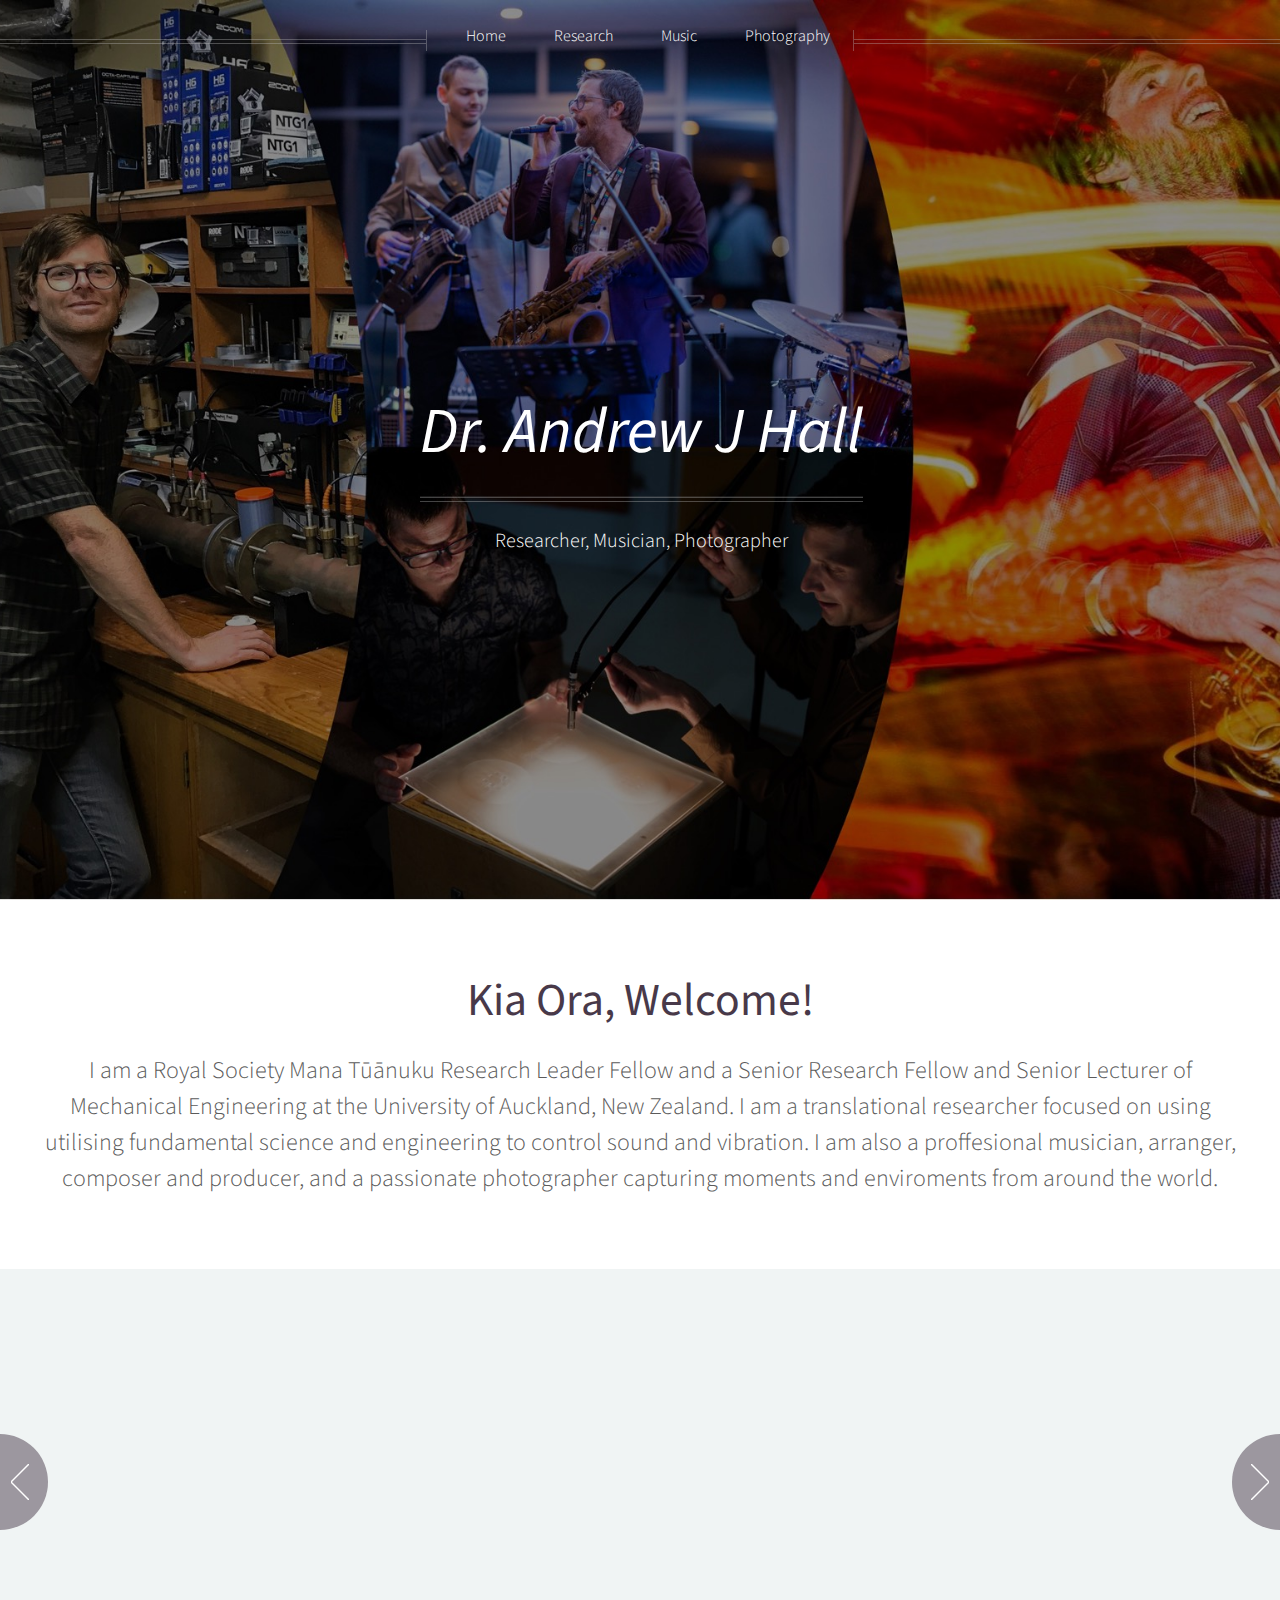
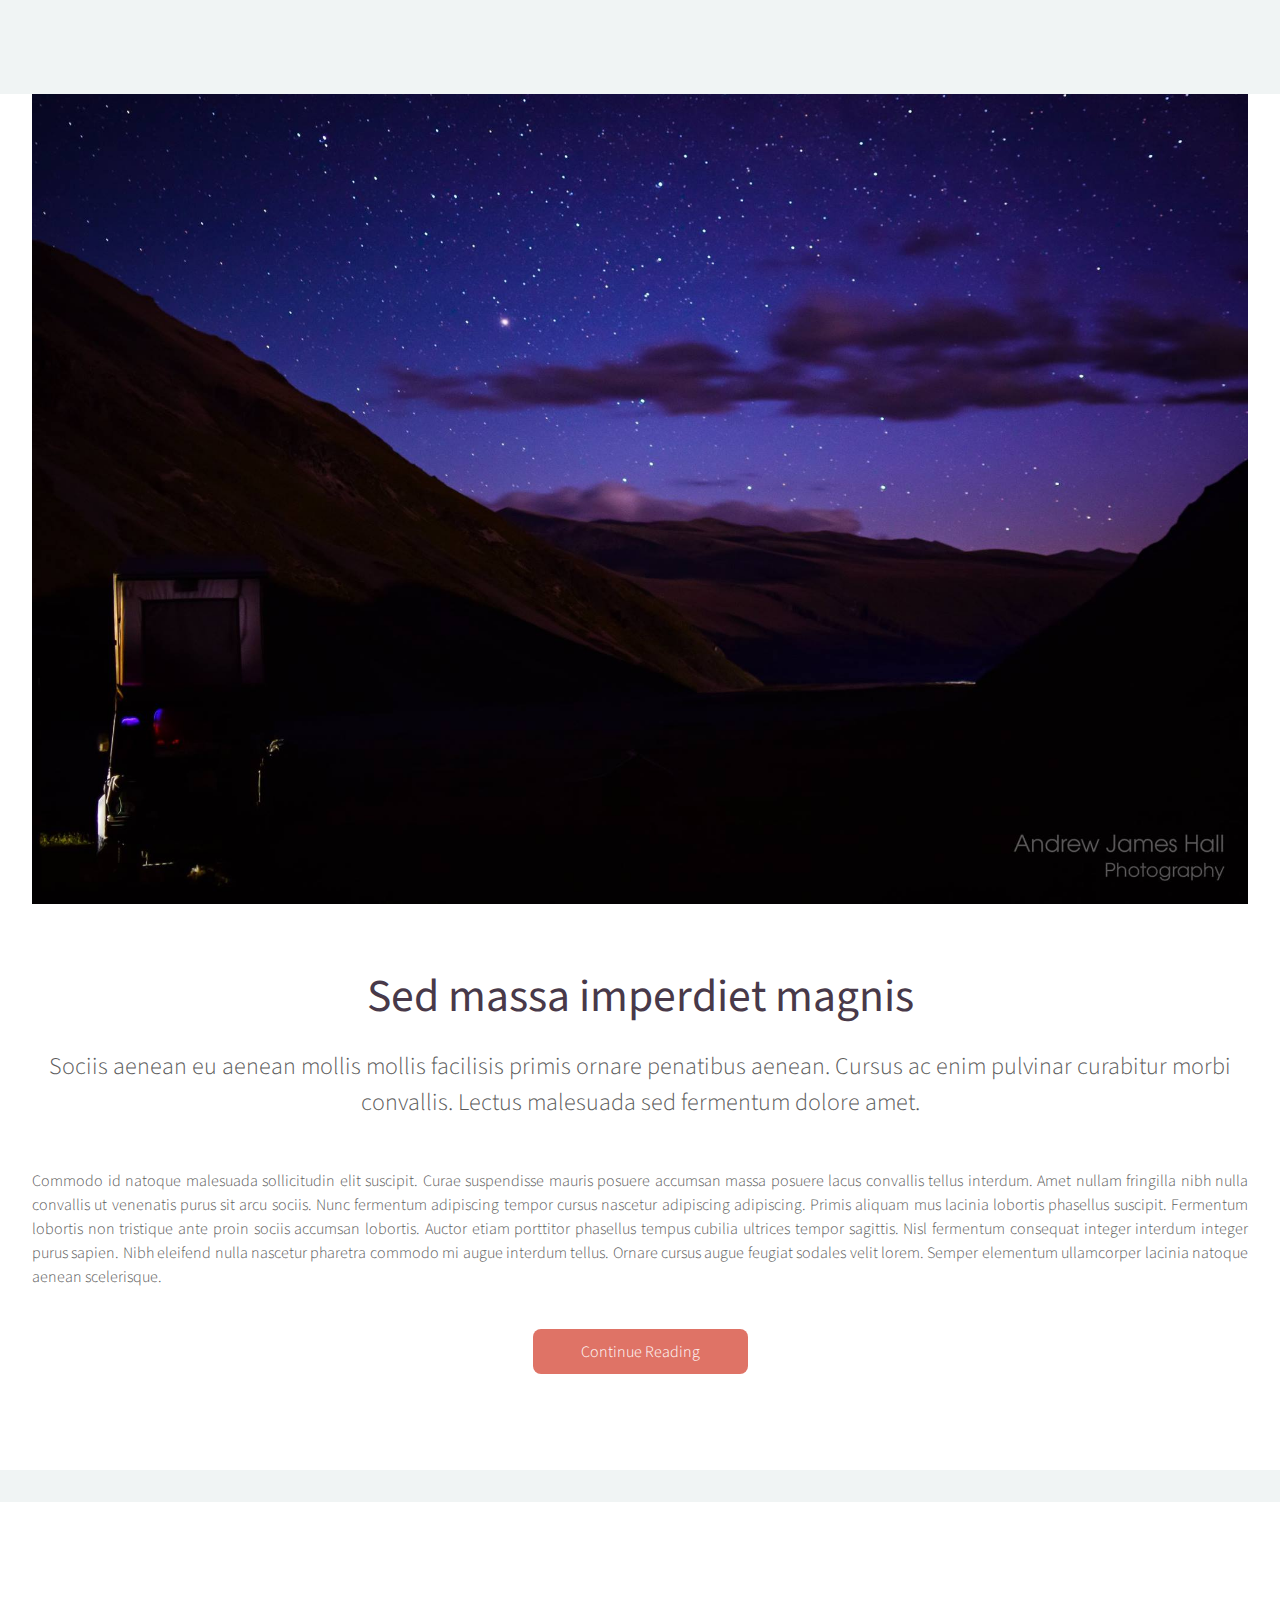
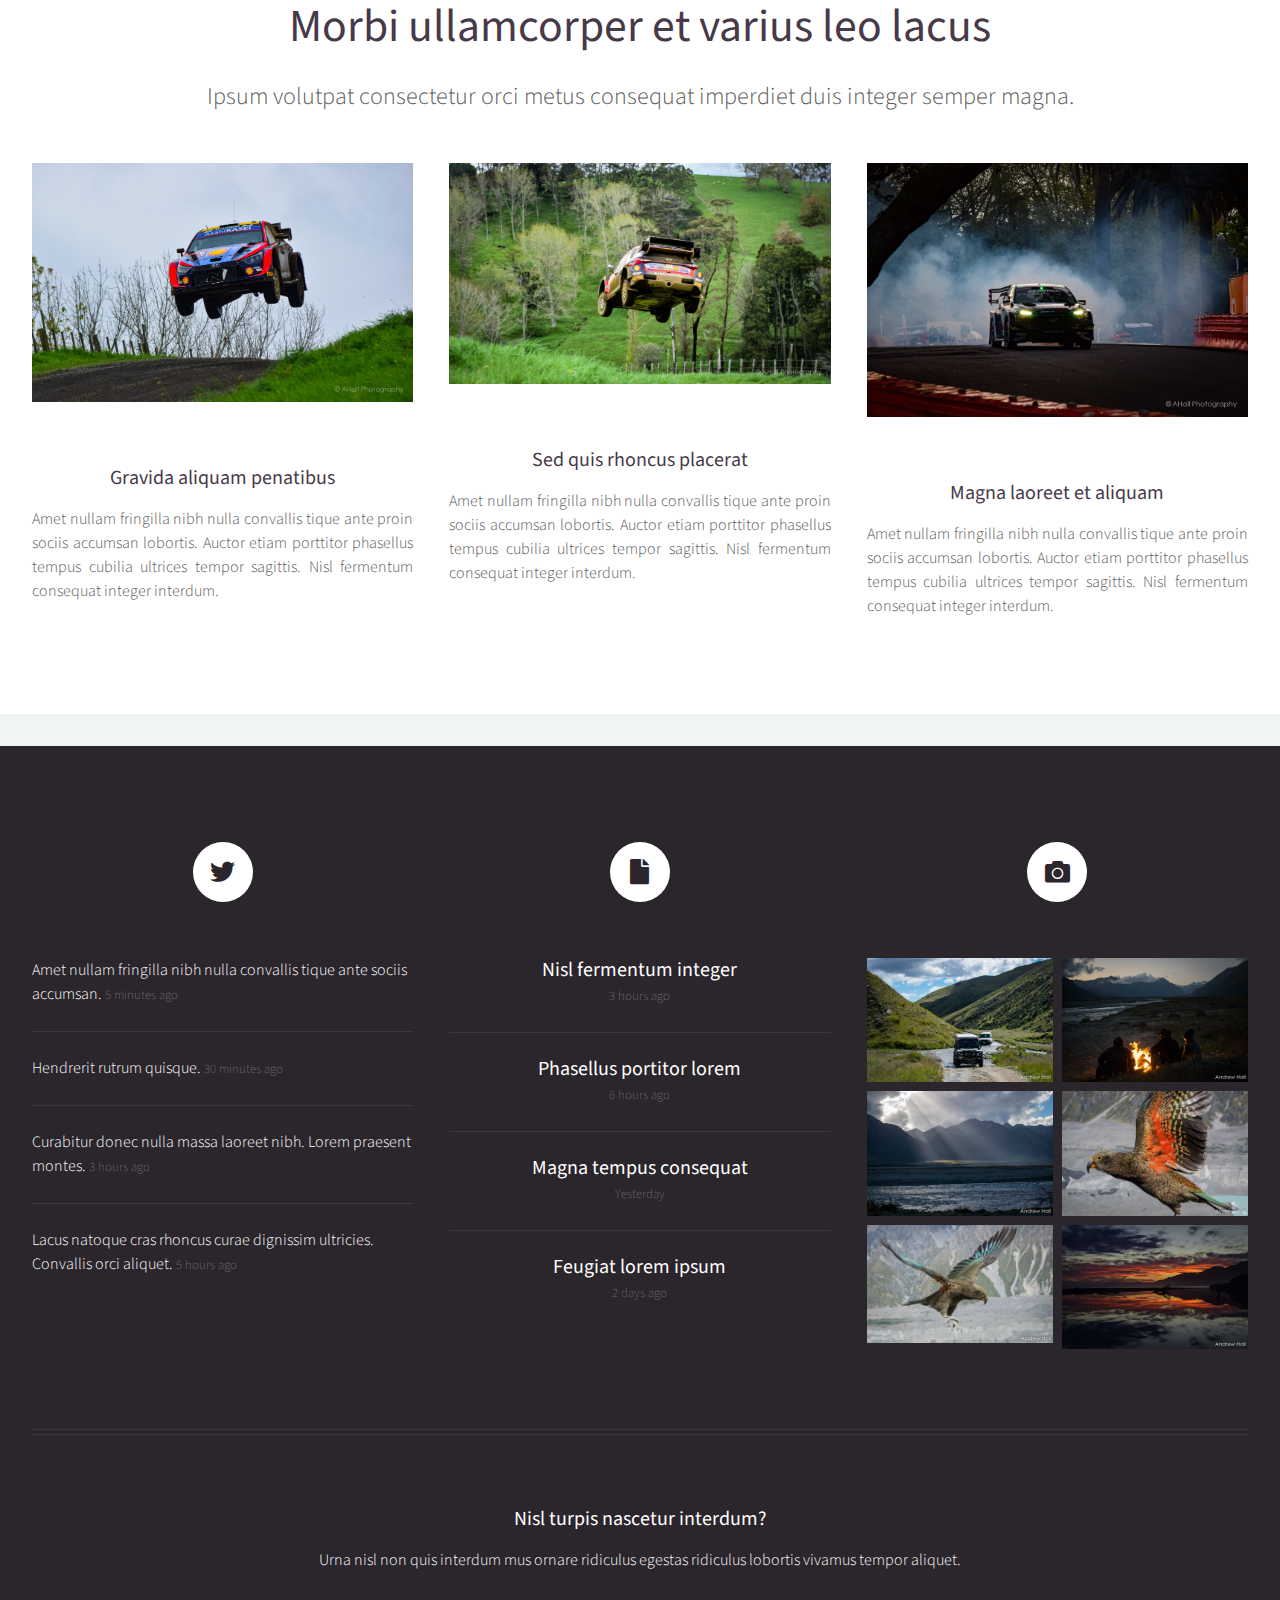
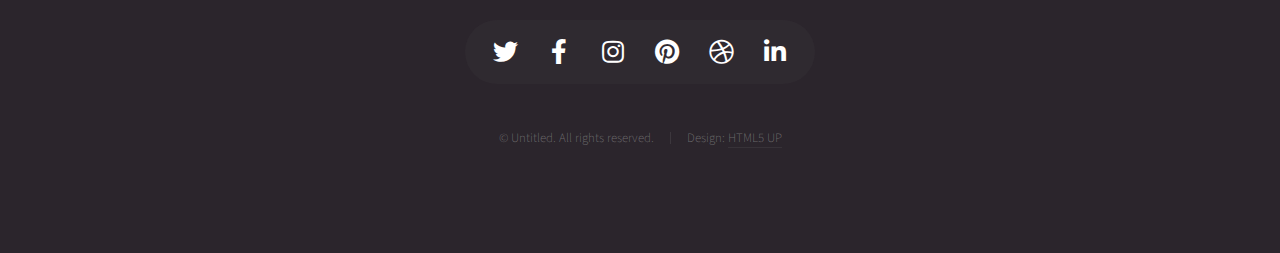
==== commit e6c1eb20: "Update index.html" ====
--- a/index.html
+++ b/index.html
@@ -62,7 +62,7 @@
 							<header>
 								<h3><a href="research.html">Acoustics & Vibration Research</a></h3>
 							</header>
-							<p>Research teaching and student opportunities</p>
+							<p>Research, teaching and student opportunities</p>
 						</article>
 
 						<article>
@@ -85,7 +85,184 @@
 					</div>
 				</section>
 
-	
+			<!-- Main -->
+				<div class="wrapper style2">
+
+					<article id="main" class="container special">
+						<a href="#" class="image featured"><img src="images/pic06.jpg" alt="" /></a>
+						<header>
+							<h2><a href="#">Sed massa imperdiet magnis</a></h2>
+							<p>
+								Sociis aenean eu aenean mollis mollis facilisis primis ornare penatibus aenean. Cursus ac enim
+								pulvinar curabitur morbi convallis. Lectus malesuada sed fermentum dolore amet.
+							</p>
+						</header>
+						<p>
+							Commodo id natoque malesuada sollicitudin elit suscipit. Curae suspendisse mauris posuere accumsan massa
+							posuere lacus convallis tellus interdum. Amet nullam fringilla nibh nulla convallis ut venenatis purus
+							sit arcu sociis. Nunc fermentum adipiscing tempor cursus nascetur adipiscing adipiscing. Primis aliquam
+							mus lacinia lobortis phasellus suscipit. Fermentum lobortis non tristique ante proin sociis accumsan
+							lobortis. Auctor etiam porttitor phasellus tempus cubilia ultrices tempor sagittis. Nisl fermentum
+							consequat integer interdum integer purus sapien. Nibh eleifend nulla nascetur pharetra commodo mi augue
+							interdum tellus. Ornare cursus augue feugiat sodales velit lorem. Semper elementum ullamcorper lacinia
+							natoque aenean scelerisque.
+						</p>
+						<footer>
+							<a href="#" class="button">Continue Reading</a>
+						</footer>
+					</article>
+
+				</div>
+
+			<!-- Features -->
+				<div class="wrapper style1">
+
+					<section id="features" class="container special">
+						<header>
+							<h2>Morbi ullamcorper et varius leo lacus</h2>
+							<p>Ipsum volutpat consectetur orci metus consequat imperdiet duis integer semper magna.</p>
+						</header>
+						<div class="row">
+							<article class="col-4 col-12-mobile special">
+								<a href="#" class="image featured"><img src="images/pic07.jpg" alt="" /></a>
+								<header>
+									<h3><a href="#">Gravida aliquam penatibus</a></h3>
+								</header>
+								<p>
+									Amet nullam fringilla nibh nulla convallis tique ante proin sociis accumsan lobortis. Auctor etiam
+									porttitor phasellus tempus cubilia ultrices tempor sagittis. Nisl fermentum consequat integer interdum.
+								</p>
+							</article>
+							<article class="col-4 col-12-mobile special">
+								<a href="#" class="image featured"><img src="images/pic08.jpg" alt="" /></a>
+								<header>
+									<h3><a href="#">Sed quis rhoncus placerat</a></h3>
+								</header>
+								<p>
+									Amet nullam fringilla nibh nulla convallis tique ante proin sociis accumsan lobortis. Auctor etiam
+									porttitor phasellus tempus cubilia ultrices tempor sagittis. Nisl fermentum consequat integer interdum.
+								</p>
+							</article>
+							<article class="col-4 col-12-mobile special">
+								<a href="#" class="image featured"><img src="images/pic09.jpg" alt="" /></a>
+								<header>
+									<h3><a href="#">Magna laoreet et aliquam</a></h3>
+								</header>
+								<p>
+									Amet nullam fringilla nibh nulla convallis tique ante proin sociis accumsan lobortis. Auctor etiam
+									porttitor phasellus tempus cubilia ultrices tempor sagittis. Nisl fermentum consequat integer interdum.
+								</p>
+							</article>
+						</div>
+					</section>
+
+				</div>
+
+			<!-- Footer -->
+				<div id="footer">
+					<div class="container">
+						<div class="row">
+
+							<!-- Tweets -->
+								<section class="col-4 col-12-mobile">
+									<header>
+										<h2 class="icon brands fa-twitter circled"><span class="label">Tweets</span></h2>
+									</header>
+									<ul class="divided">
+										<li>
+											<article class="tweet">
+												Amet nullam fringilla nibh nulla convallis tique ante sociis accumsan.
+												<span class="timestamp">5 minutes ago</span>
+											</article>
+										</li>
+										<li>
+											<article class="tweet">
+												Hendrerit rutrum quisque.
+												<span class="timestamp">30 minutes ago</span>
+											</article>
+										</li>
+										<li>
+											<article class="tweet">
+												Curabitur donec nulla massa laoreet nibh. Lorem praesent montes.
+												<span class="timestamp">3 hours ago</span>
+											</article>
+										</li>
+										<li>
+											<article class="tweet">
+												Lacus natoque cras rhoncus curae dignissim ultricies. Convallis orci aliquet.
+												<span class="timestamp">5 hours ago</span>
+											</article>
+										</li>
+									</ul>
+								</section>
+
+							<!-- Posts -->
+								<section class="col-4 col-12-mobile">
+									<header>
+										<h2 class="icon solid fa-file circled"><span class="label">Posts</span></h2>
+									</header>
+									<ul class="divided">
+										<li>
+											<article class="post stub">
+												<header>
+													<h3><a href="#">Nisl fermentum integer</a></h3>
+												</header>
+												<span class="timestamp">3 hours ago</span>
+											</article>
+										</li>
+										<li>
+											<article class="post stub">
+												<header>
+													<h3><a href="#">Phasellus portitor lorem</a></h3>
+												</header>
+												<span class="timestamp">6 hours ago</span>
+											</article>
+										</li>
+										<li>
+											<article class="post stub">
+												<header>
+													<h3><a href="#">Magna tempus consequat</a></h3>
+												</header>
+												<span class="timestamp">Yesterday</span>
+											</article>
+										</li>
+										<li>
+											<article class="post stub">
+												<header>
+													<h3><a href="#">Feugiat lorem ipsum</a></h3>
+												</header>
+												<span class="timestamp">2 days ago</span>
+											</article>
+										</li>
+									</ul>
+								</section>
+
+							<!-- Photos -->
+								<section class="col-4 col-12-mobile">
+									<header>
+										<h2 class="icon solid fa-camera circled"><span class="label">Photos</span></h2>
+									</header>
+									<div class="row gtr-25">
+										<div class="col-6">
+											<a href="#" class="image fit"><img src="images/pic10.jpg" alt="" /></a>
+										</div>
+										<div class="col-6">
+											<a href="#" class="image fit"><img src="images/pic11.jpg" alt="" /></a>
+										</div>
+										<div class="col-6">
+											<a href="#" class="image fit"><img src="images/pic12.jpg" alt="" /></a>
+										</div>
+										<div class="col-6">
+											<a href="#" class="image fit"><img src="images/pic13.jpg" alt="" /></a>
+										</div>
+										<div class="col-6">
+											<a href="#" class="image fit"><img src="images/pic14.jpg" alt="" /></a>
+										</div>
+										<div class="col-6">
+											<a href="#" class="image fit"><img src="images/pic15.jpg" alt="" /></a>
+										</div>
+									</div>
+								</section>	
 
 						</div>
 						<hr />
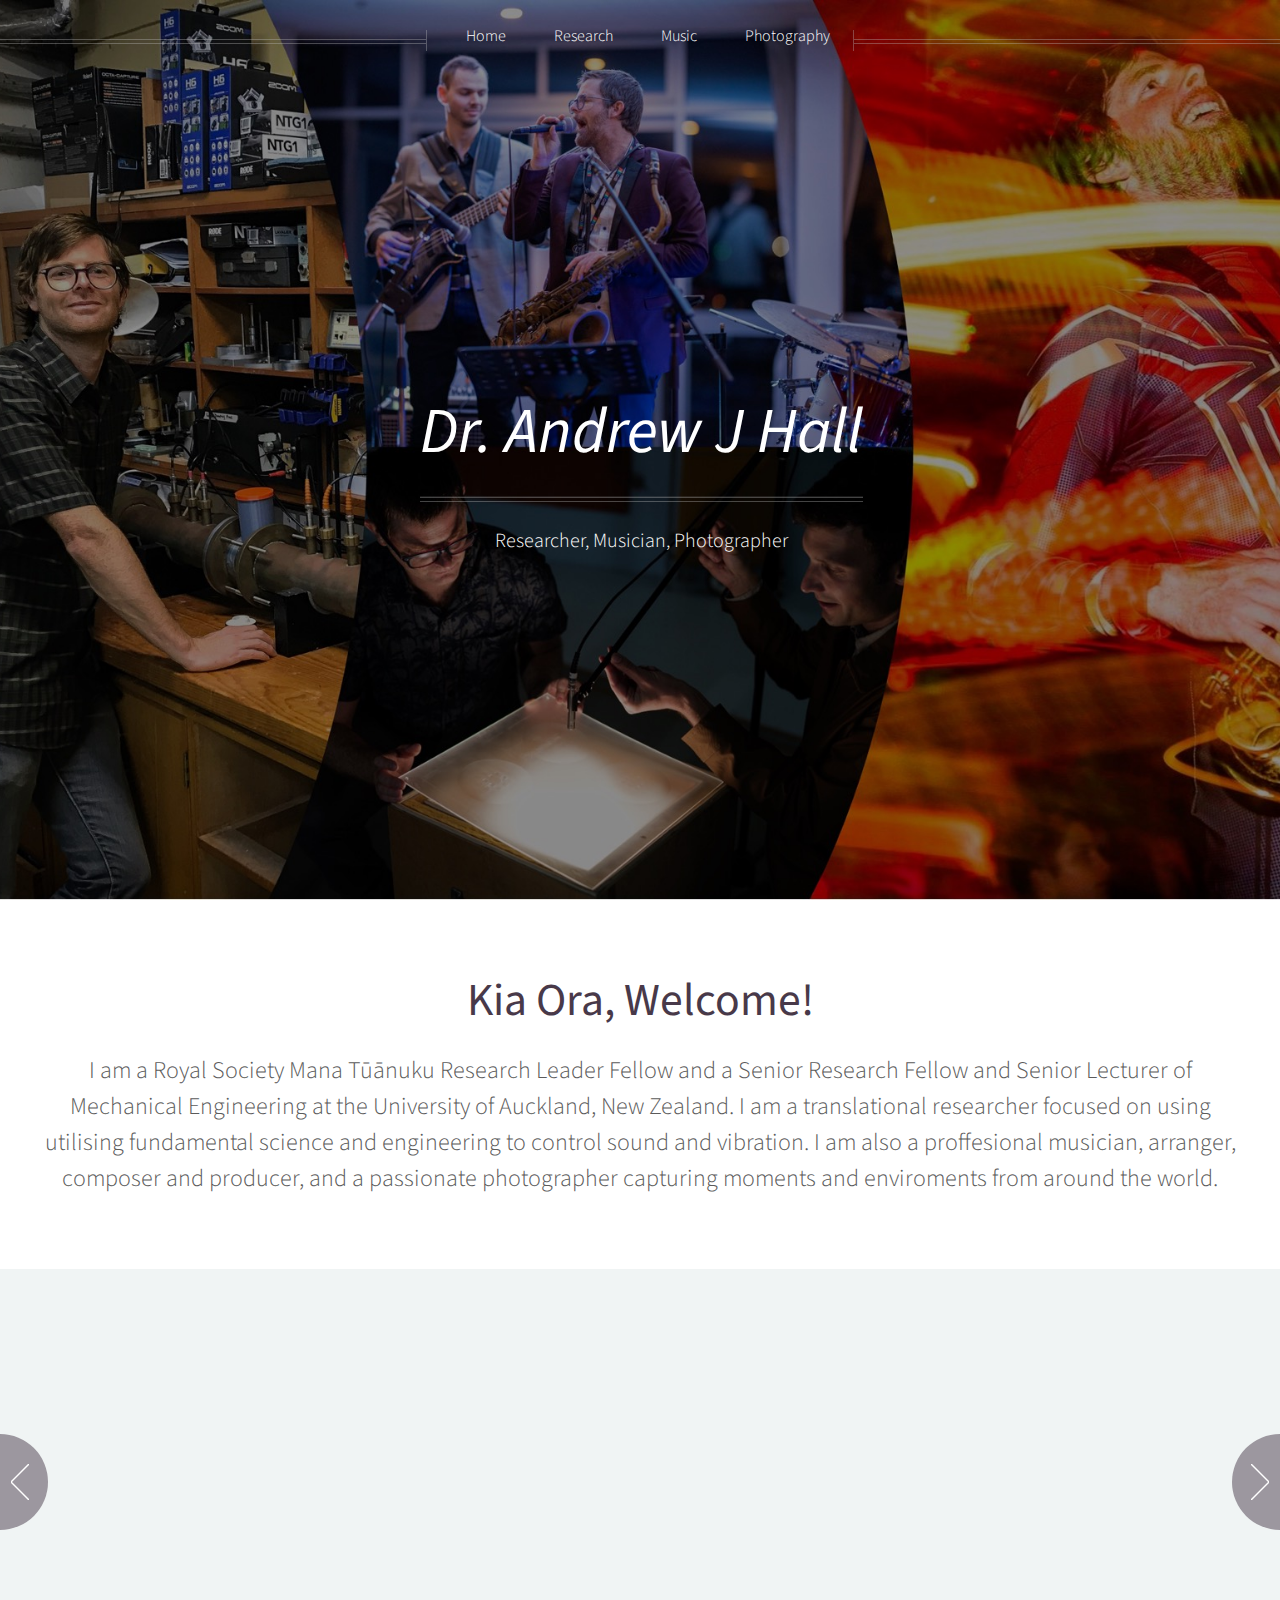
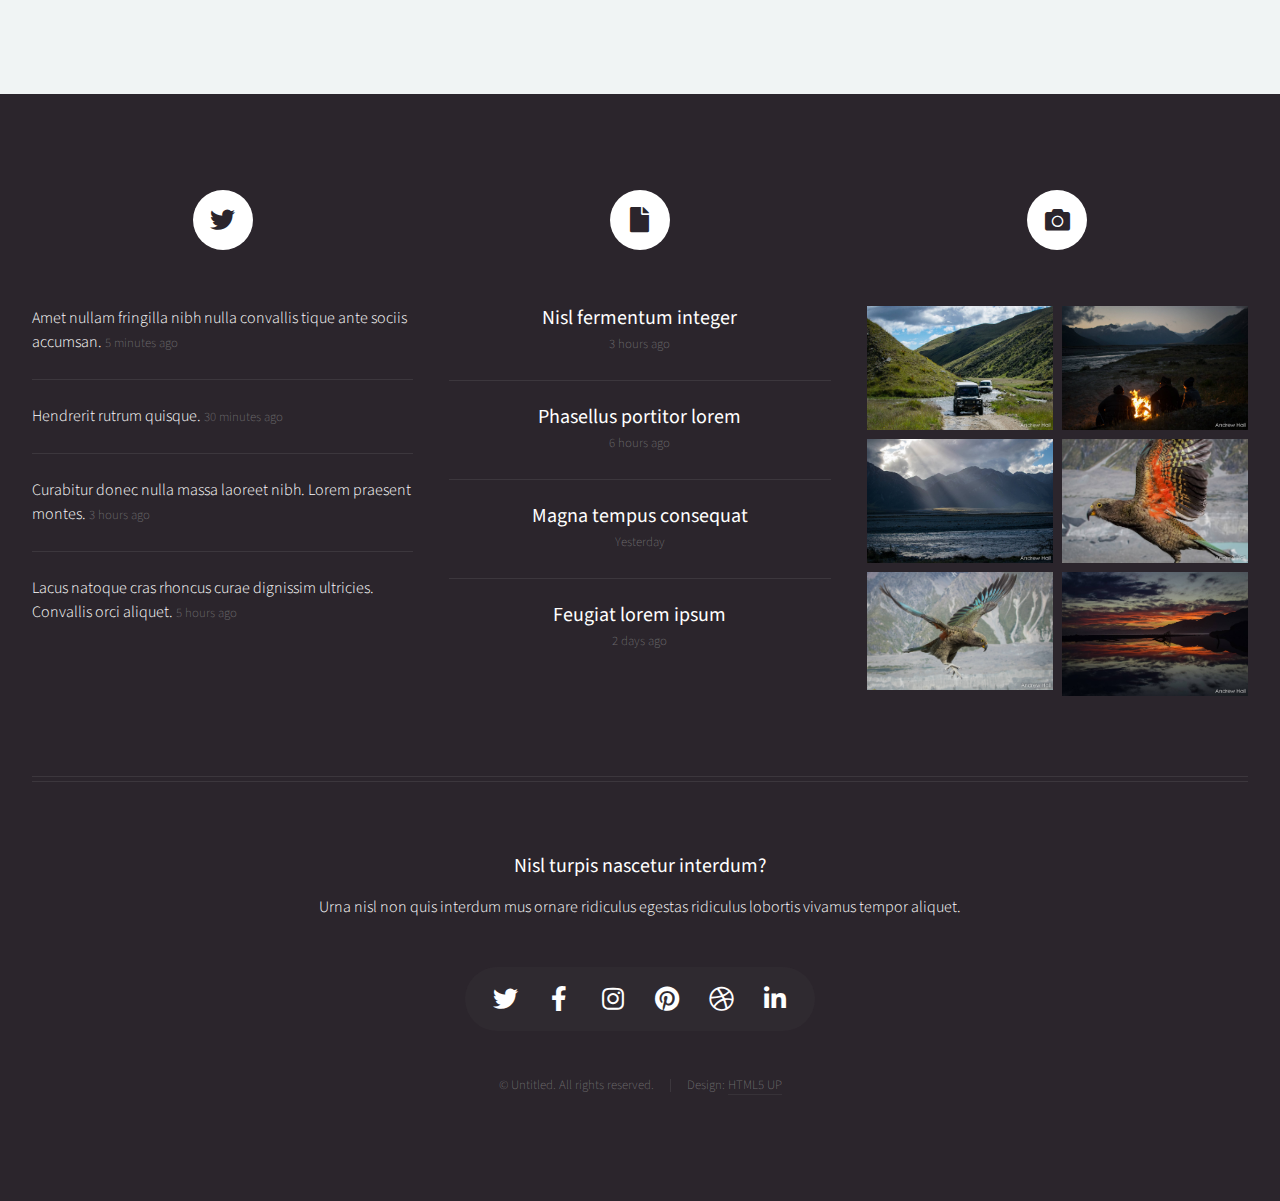
==== commit 5c1ecb85: "Update index.html" ====
--- a/index.html
+++ b/index.html
@@ -85,77 +85,6 @@
 					</div>
 				</section>
 
-			<!-- Main -->
-				<div class="wrapper style2">
-
-					<article id="main" class="container special">
-						<a href="#" class="image featured"><img src="images/pic06.jpg" alt="" /></a>
-						<header>
-							<h2><a href="#">Sed massa imperdiet magnis</a></h2>
-							<p>
-								Sociis aenean eu aenean mollis mollis facilisis primis ornare penatibus aenean. Cursus ac enim
-								pulvinar curabitur morbi convallis. Lectus malesuada sed fermentum dolore amet.
-							</p>
-						</header>
-						<p>
-							Commodo id natoque malesuada sollicitudin elit suscipit. Curae suspendisse mauris posuere accumsan massa
-							posuere lacus convallis tellus interdum. Amet nullam fringilla nibh nulla convallis ut venenatis purus
-							sit arcu sociis. Nunc fermentum adipiscing tempor cursus nascetur adipiscing adipiscing. Primis aliquam
-							mus lacinia lobortis phasellus suscipit. Fermentum lobortis non tristique ante proin sociis accumsan
-							lobortis. Auctor etiam porttitor phasellus tempus cubilia ultrices tempor sagittis. Nisl fermentum
-							consequat integer interdum integer purus sapien. Nibh eleifend nulla nascetur pharetra commodo mi augue
-							interdum tellus. Ornare cursus augue feugiat sodales velit lorem. Semper elementum ullamcorper lacinia
-							natoque aenean scelerisque.
-						</p>
-						<footer>
-							<a href="#" class="button">Continue Reading</a>
-						</footer>
-					</article>
-
-				</div>
-
-			<!-- Features -->
-				<div class="wrapper style1">
-
-					<section id="features" class="container special">
-						<header>
-							<h2>Morbi ullamcorper et varius leo lacus</h2>
-							<p>Ipsum volutpat consectetur orci metus consequat imperdiet duis integer semper magna.</p>
-						</header>
-						<div class="row">
-							<article class="col-4 col-12-mobile special">
-								<a href="#" class="image featured"><img src="images/pic07.jpg" alt="" /></a>
-								<header>
-									<h3><a href="#">Gravida aliquam penatibus</a></h3>
-								</header>
-								<p>
-									Amet nullam fringilla nibh nulla convallis tique ante proin sociis accumsan lobortis. Auctor etiam
-									porttitor phasellus tempus cubilia ultrices tempor sagittis. Nisl fermentum consequat integer interdum.
-								</p>
-							</article>
-							<article class="col-4 col-12-mobile special">
-								<a href="#" class="image featured"><img src="images/pic08.jpg" alt="" /></a>
-								<header>
-									<h3><a href="#">Sed quis rhoncus placerat</a></h3>
-								</header>
-								<p>
-									Amet nullam fringilla nibh nulla convallis tique ante proin sociis accumsan lobortis. Auctor etiam
-									porttitor phasellus tempus cubilia ultrices tempor sagittis. Nisl fermentum consequat integer interdum.
-								</p>
-							</article>
-							<article class="col-4 col-12-mobile special">
-								<a href="#" class="image featured"><img src="images/pic09.jpg" alt="" /></a>
-								<header>
-									<h3><a href="#">Magna laoreet et aliquam</a></h3>
-								</header>
-								<p>
-									Amet nullam fringilla nibh nulla convallis tique ante proin sociis accumsan lobortis. Auctor etiam
-									porttitor phasellus tempus cubilia ultrices tempor sagittis. Nisl fermentum consequat integer interdum.
-								</p>
-							</article>
-						</div>
-					</section>
-
 				</div>
 
 			<!-- Footer -->
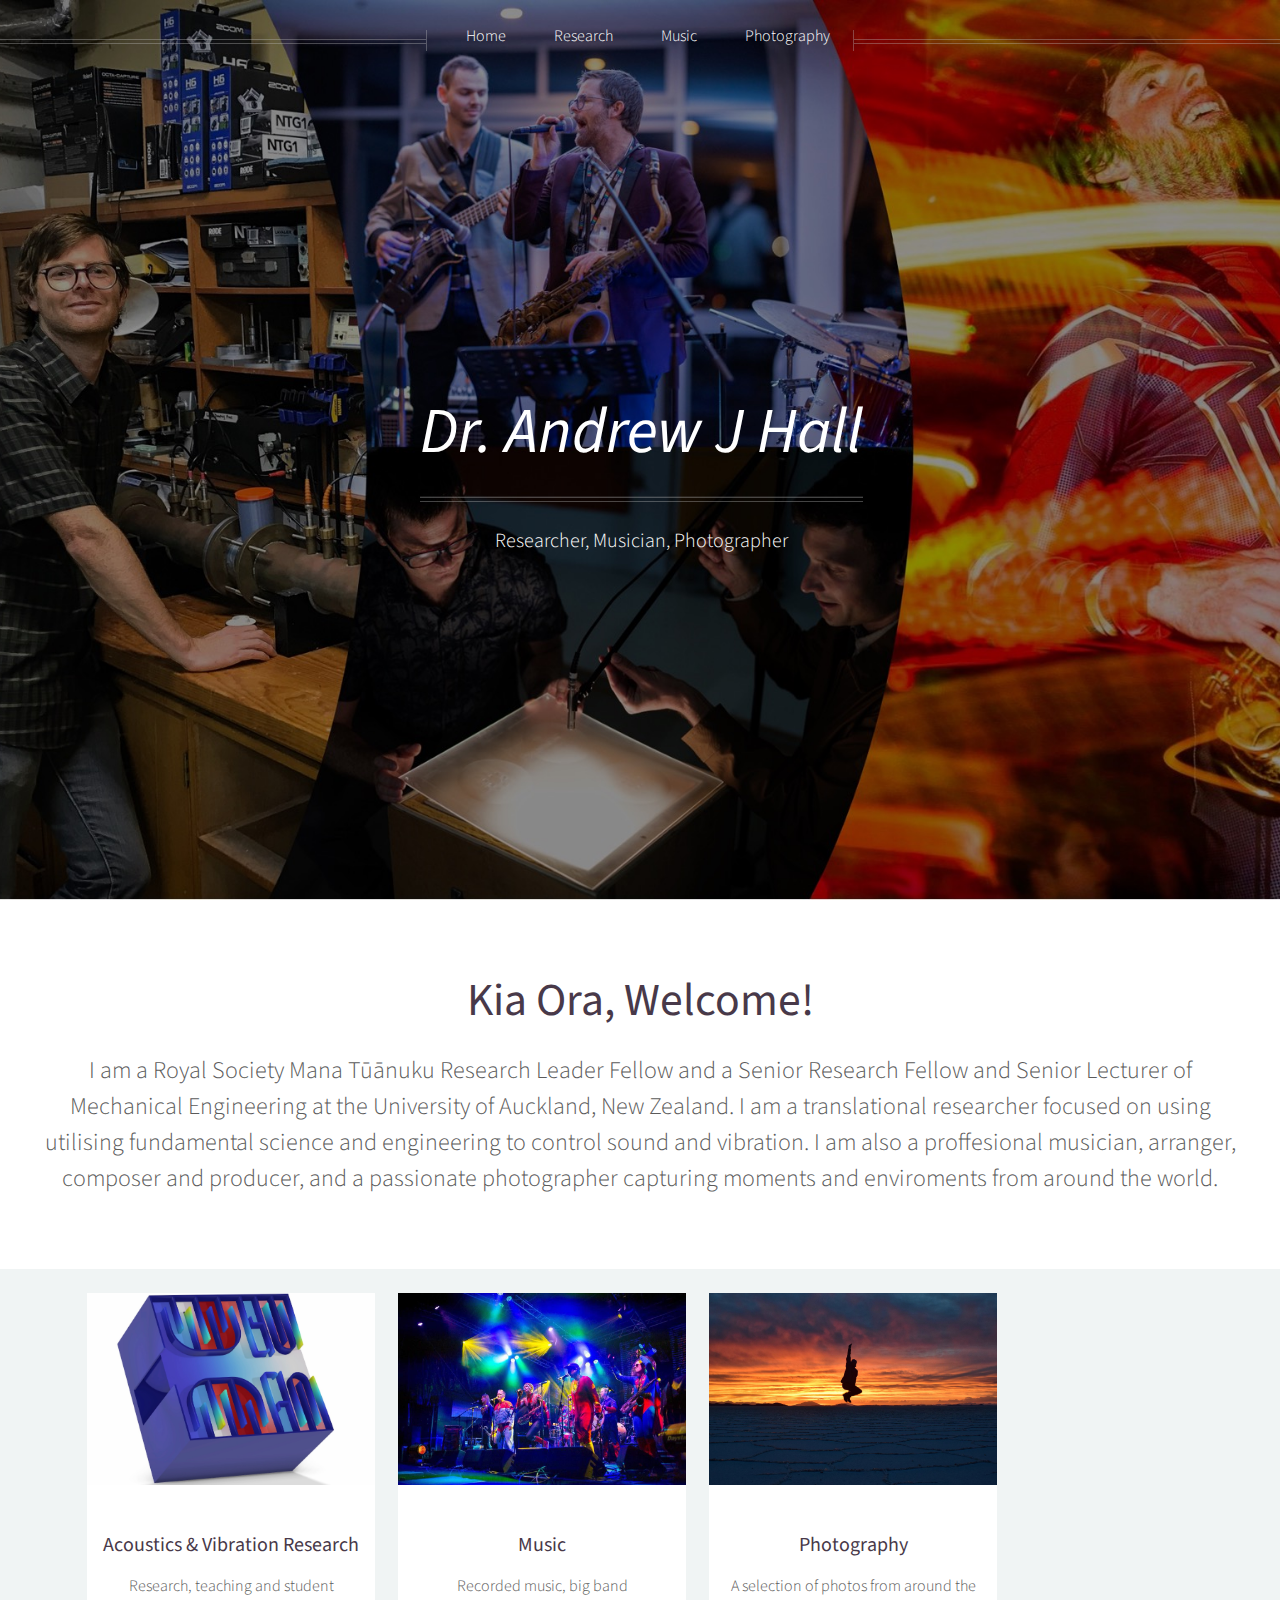
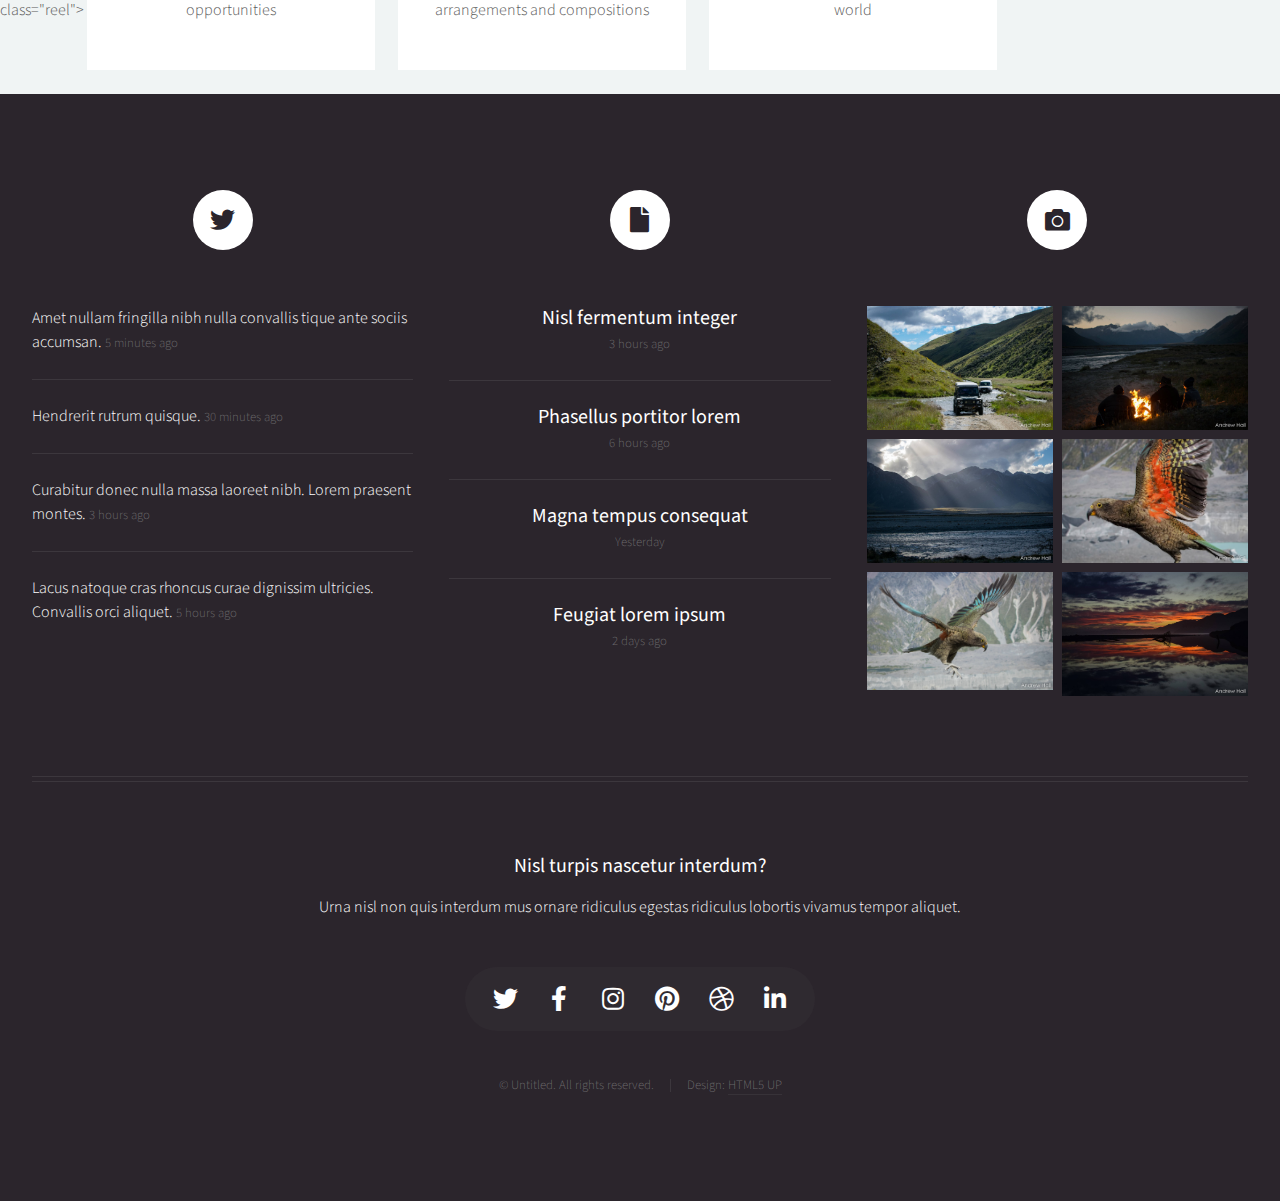
==== commit c8d31516: "Update index.html" ====
--- a/index.html
+++ b/index.html
@@ -55,7 +55,7 @@
 
 			<!-- Carousel -->
 				<section class="carousel">
-					<div class="reel">
+					<div <center> class="reel">
 
 						<article>
 							<a href="research.html" class="image featured"><img src="images/pic01.jpg" alt="" /></a>
@@ -85,7 +85,7 @@
 					</div>
 				</section>
 
-				</div>
+				</center> </div>
 
 			<!-- Footer -->
 				<div id="footer">
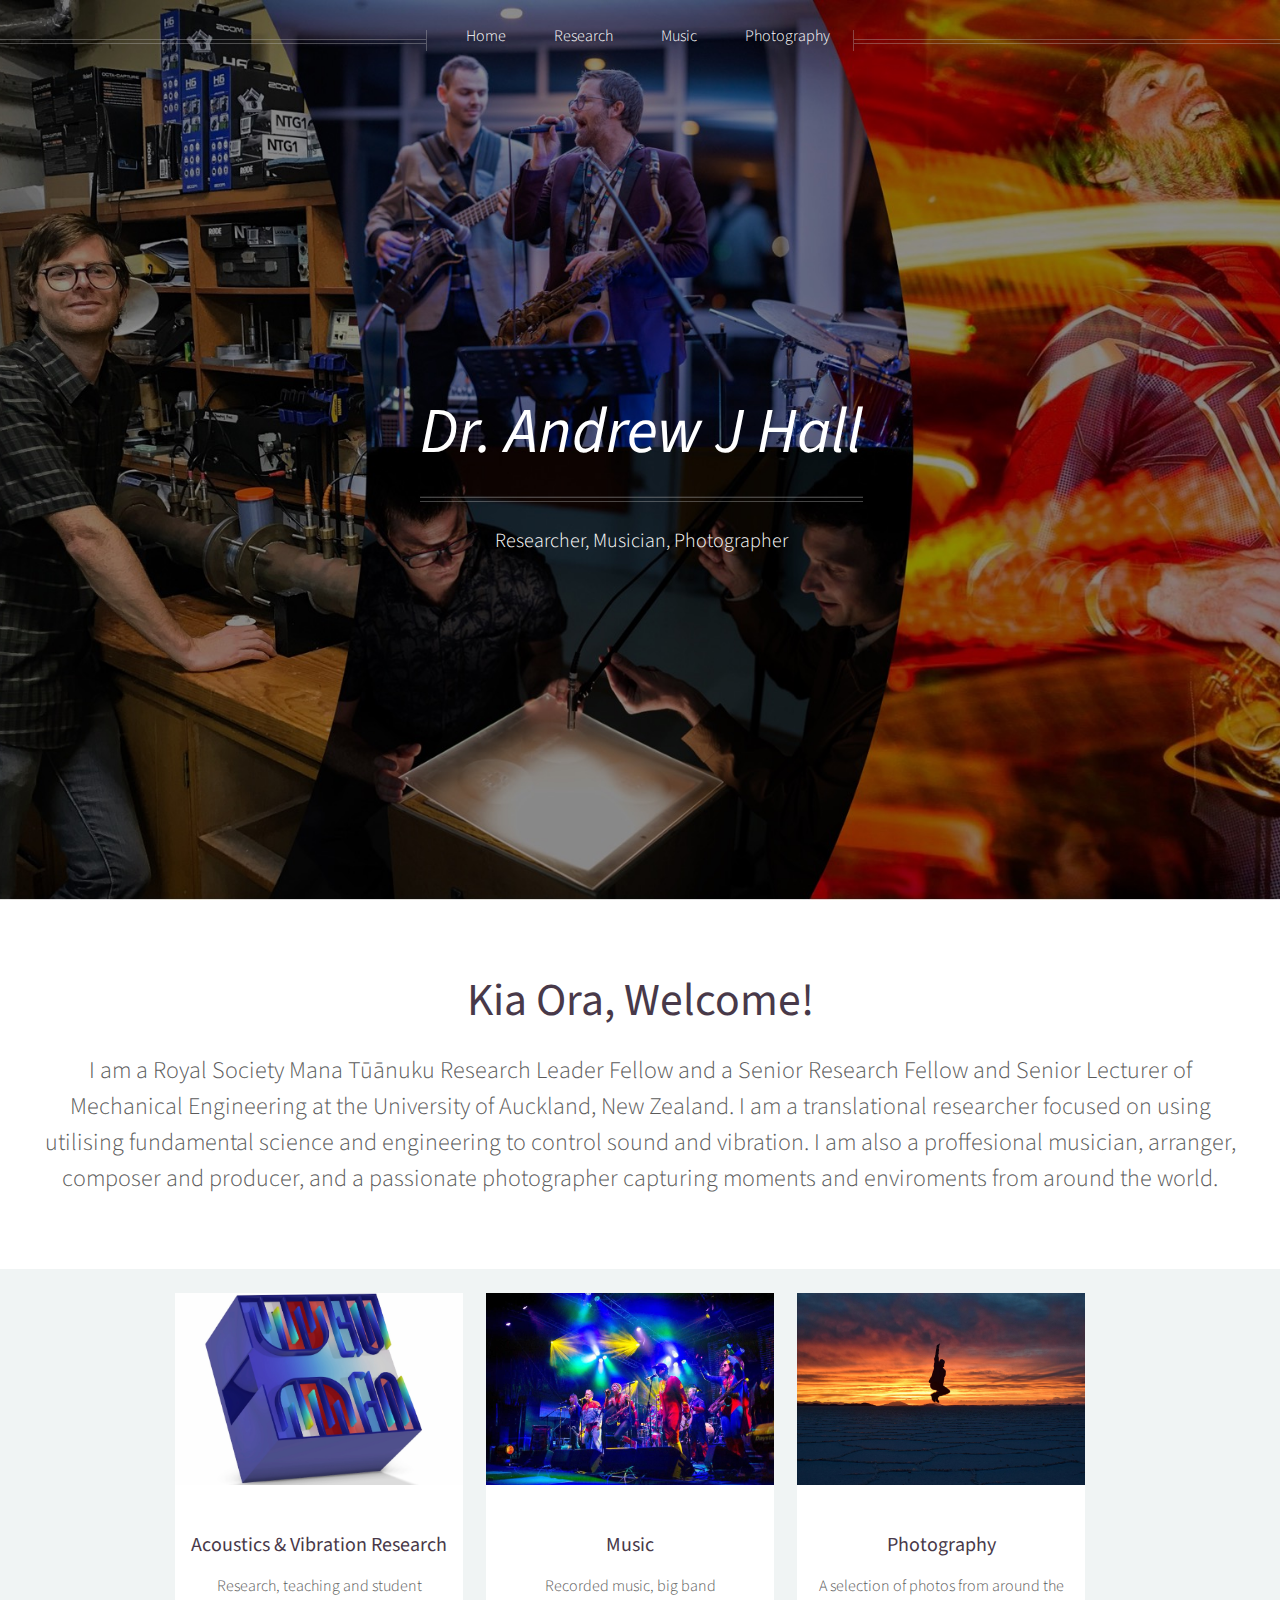
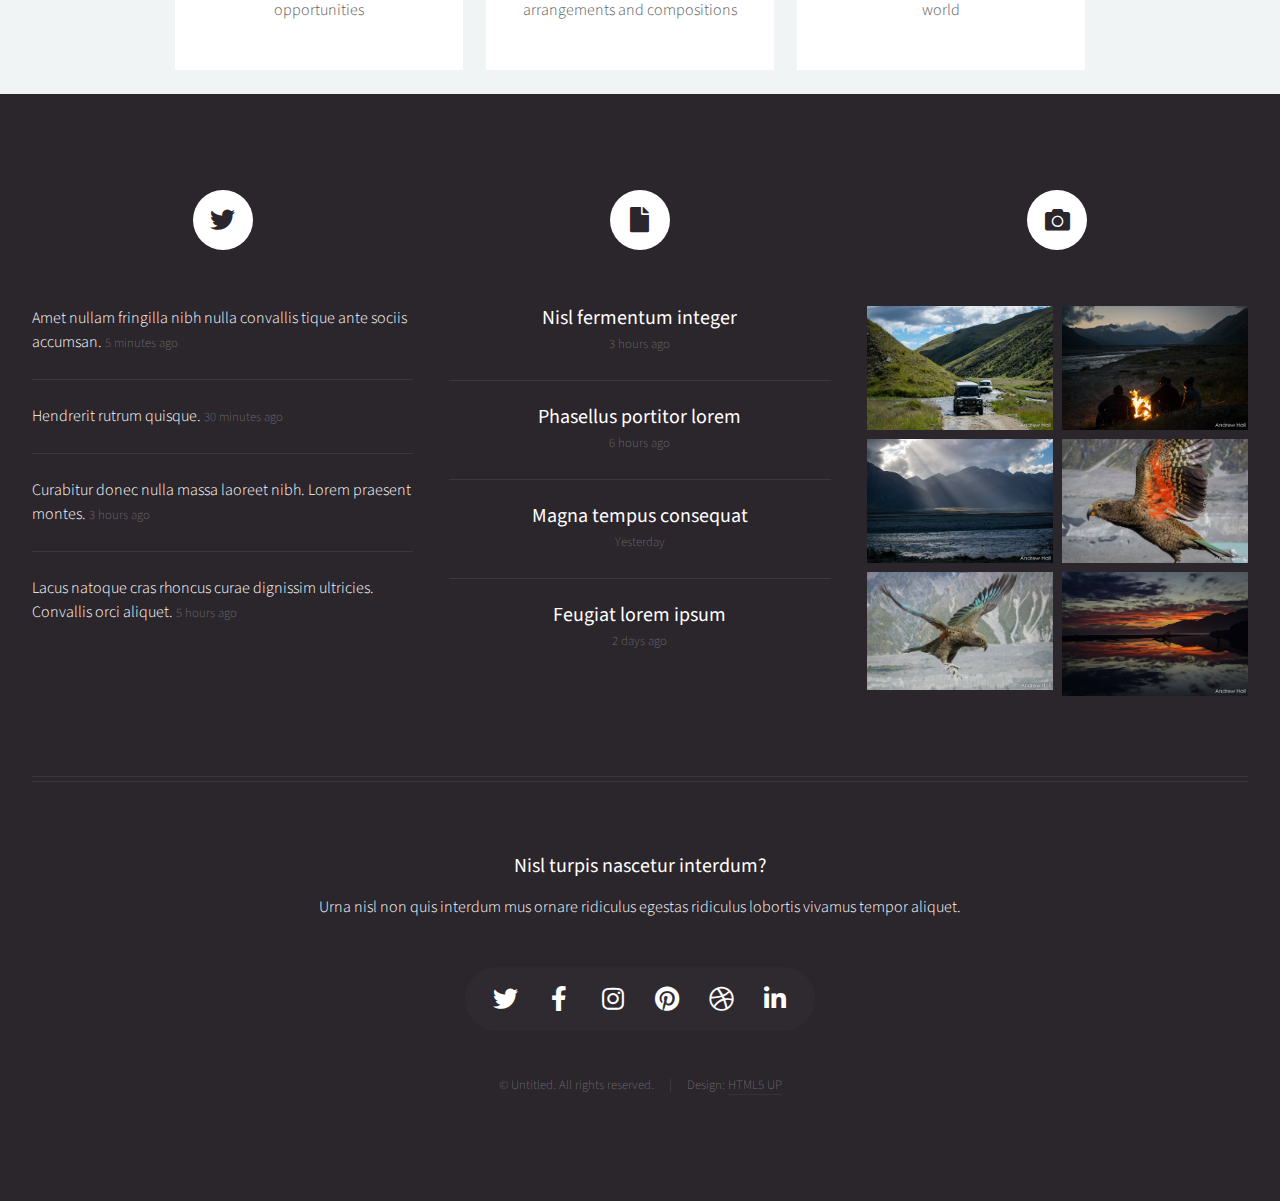
==== commit 529b4ae3: "Update index.html" ====
--- a/index.html
+++ b/index.html
@@ -55,7 +55,7 @@
 
 			<!-- Carousel -->
 				<section class="carousel">
-					<div <center> class="reel">
+					<center><div  class="reel">
 
 						<article>
 							<a href="research.html" class="image featured"><img src="images/pic01.jpg" alt="" /></a>
@@ -82,10 +82,10 @@
 						</article>
 
 					
-					</div>
+					</div></center>
 				</section>
 
-				</center> </div>
+				 </div>
 
 			<!-- Footer -->
 				<div id="footer">
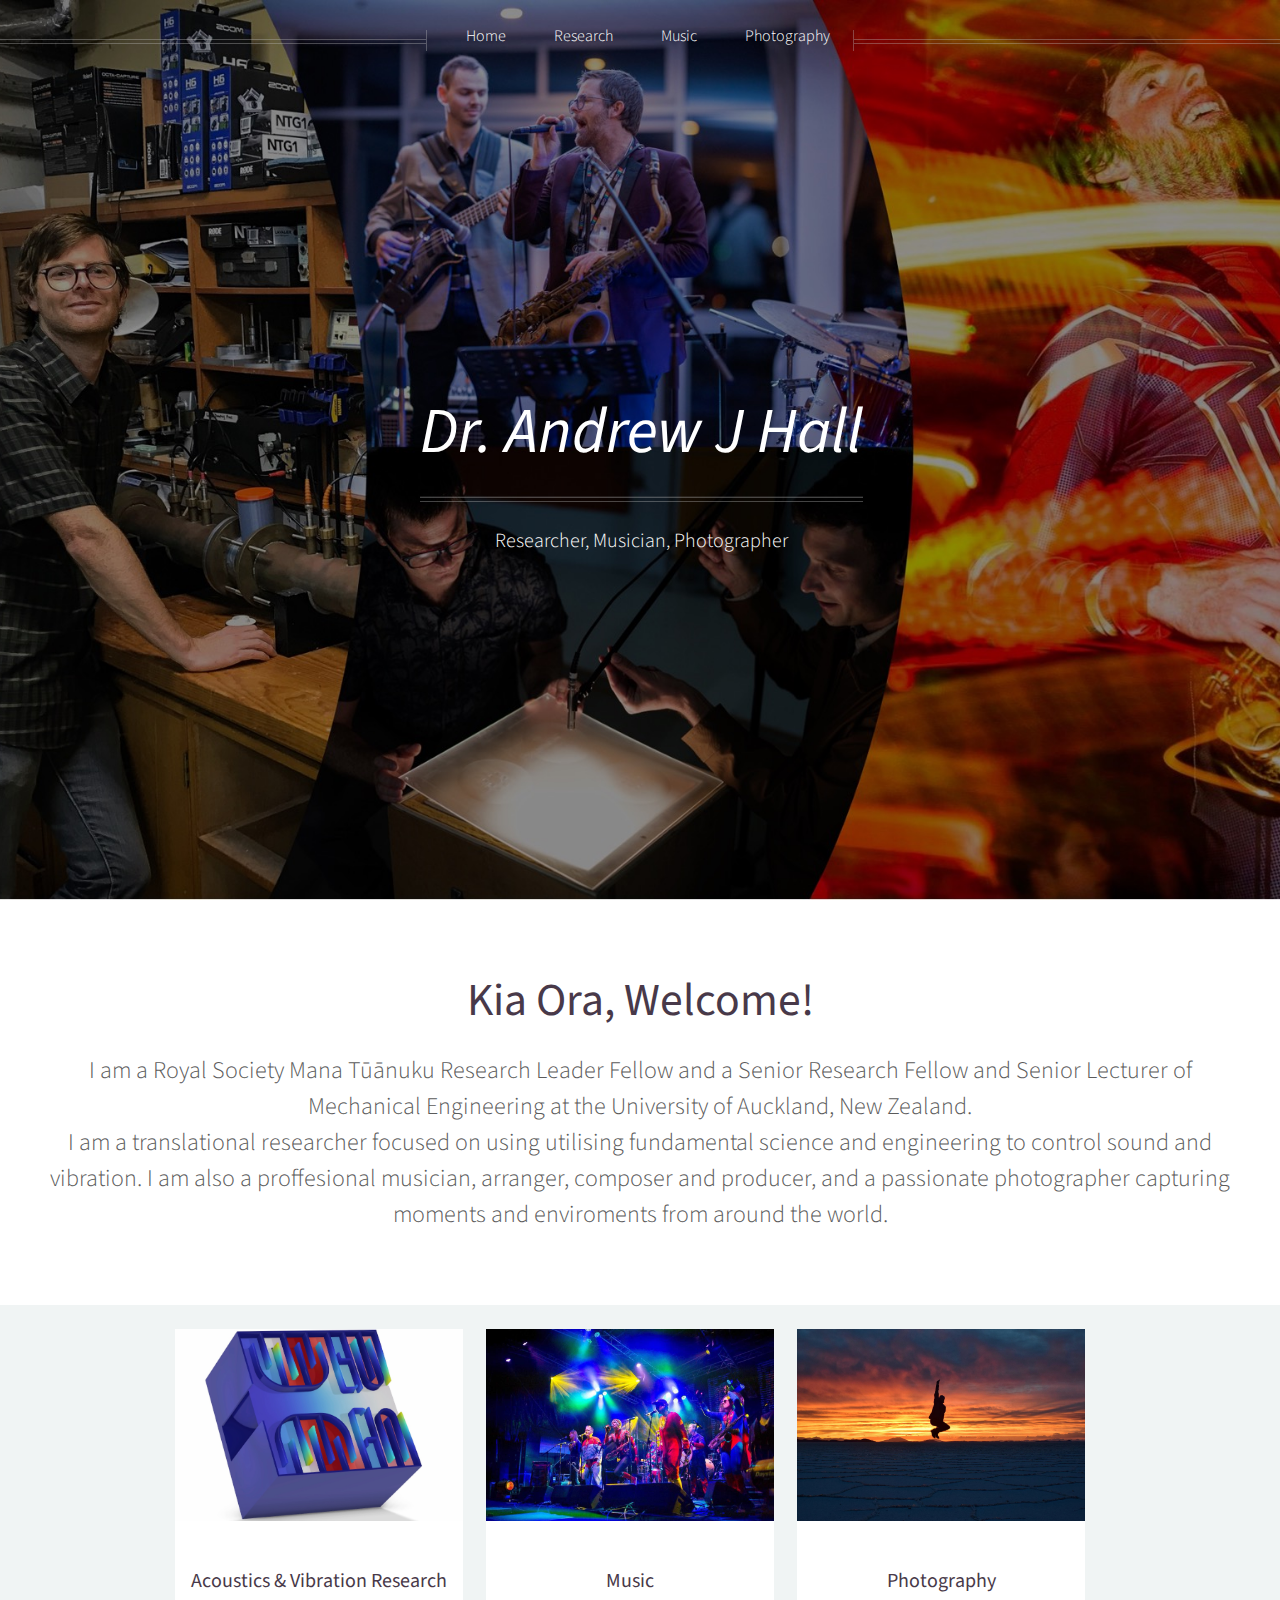
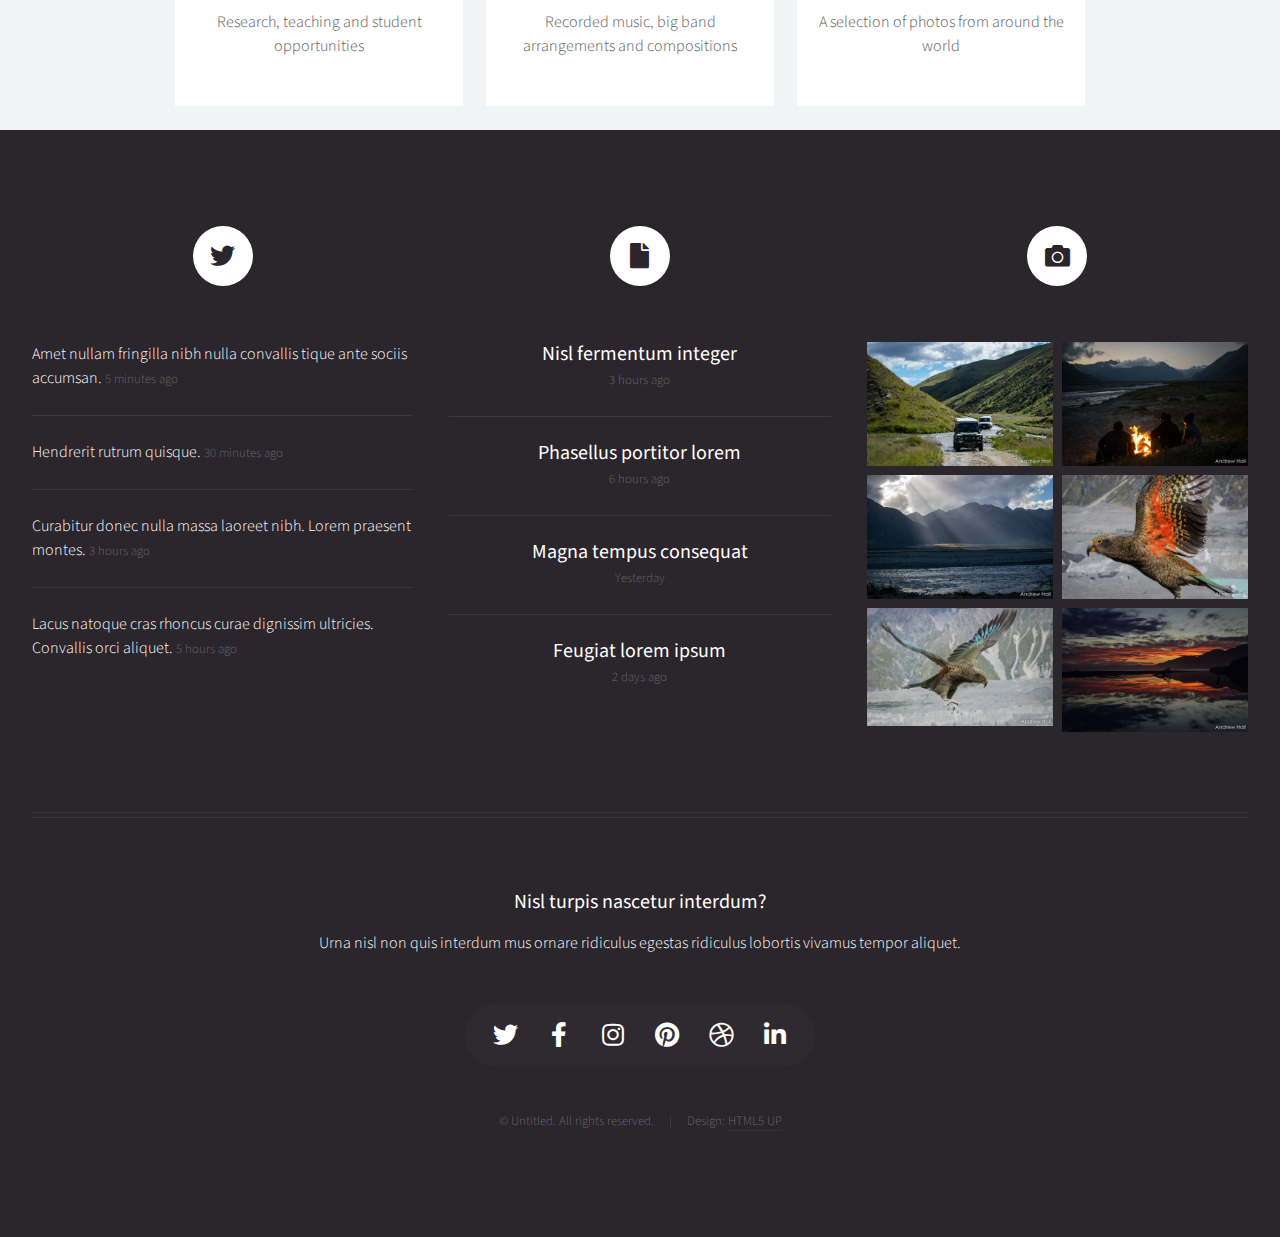
==== commit ac6fa786: "Update index.html" ====
--- a/index.html
+++ b/index.html
@@ -47,7 +47,7 @@
 					<header>
 						<h2>Kia Ora, Welcome! </h2>
 						<p>
-							I am a Royal Society Mana Tūānuku Research Leader Fellow and a Senior Research Fellow and Senior Lecturer of Mechanical Engineering at the University of Auckland, New Zealand. I am a translational researcher focused on using utilising fundamental science and engineering to control sound and vibration. I am also a proffesional musician, arranger, composer and producer, and a passionate photographer capturing moments and enviroments from around the world. 
+							I am a Royal Society Mana Tūānuku Research Leader Fellow and a Senior Research Fellow and Senior Lecturer of Mechanical Engineering at the University of Auckland, New Zealand. <br> I am a translational researcher focused on using utilising fundamental science and engineering to control sound and vibration. I am also a proffesional musician, arranger, composer and producer, and a passionate photographer capturing moments and enviroments from around the world. 
 
 						</p>
 					</header>
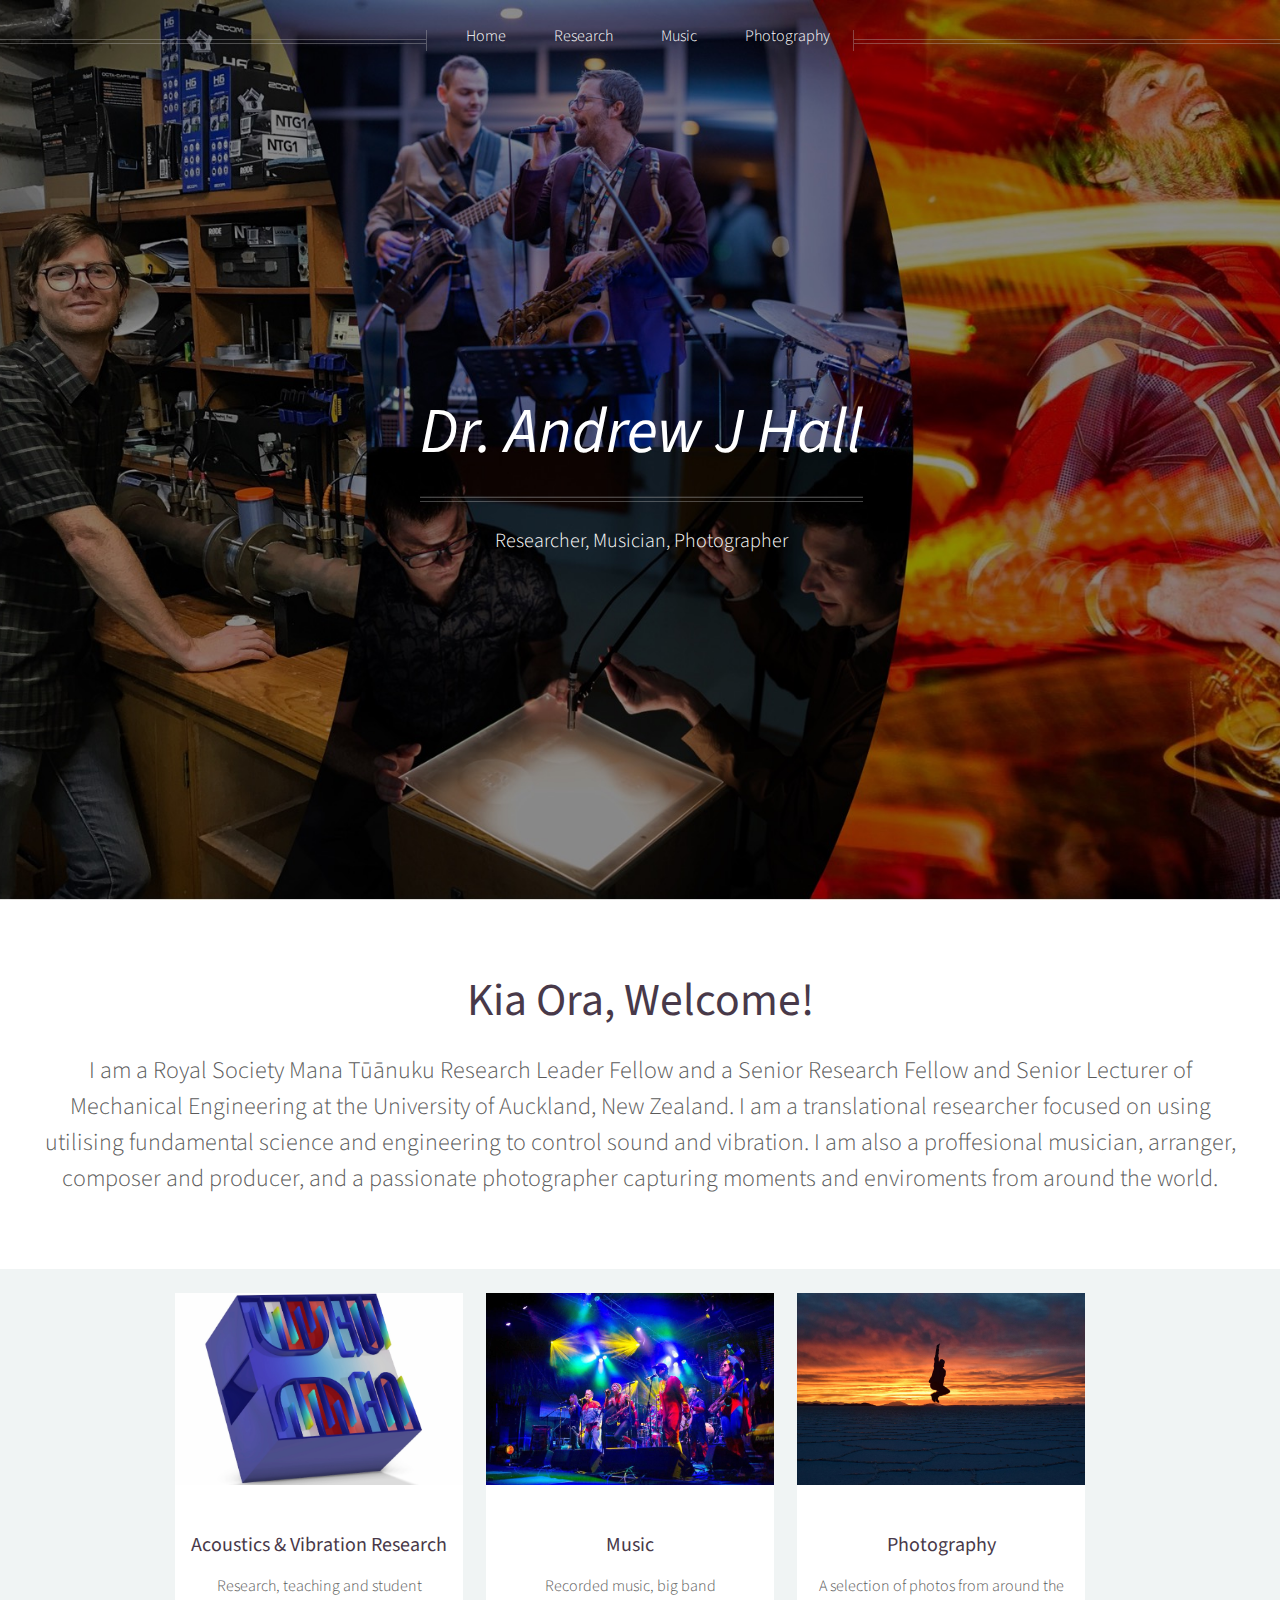
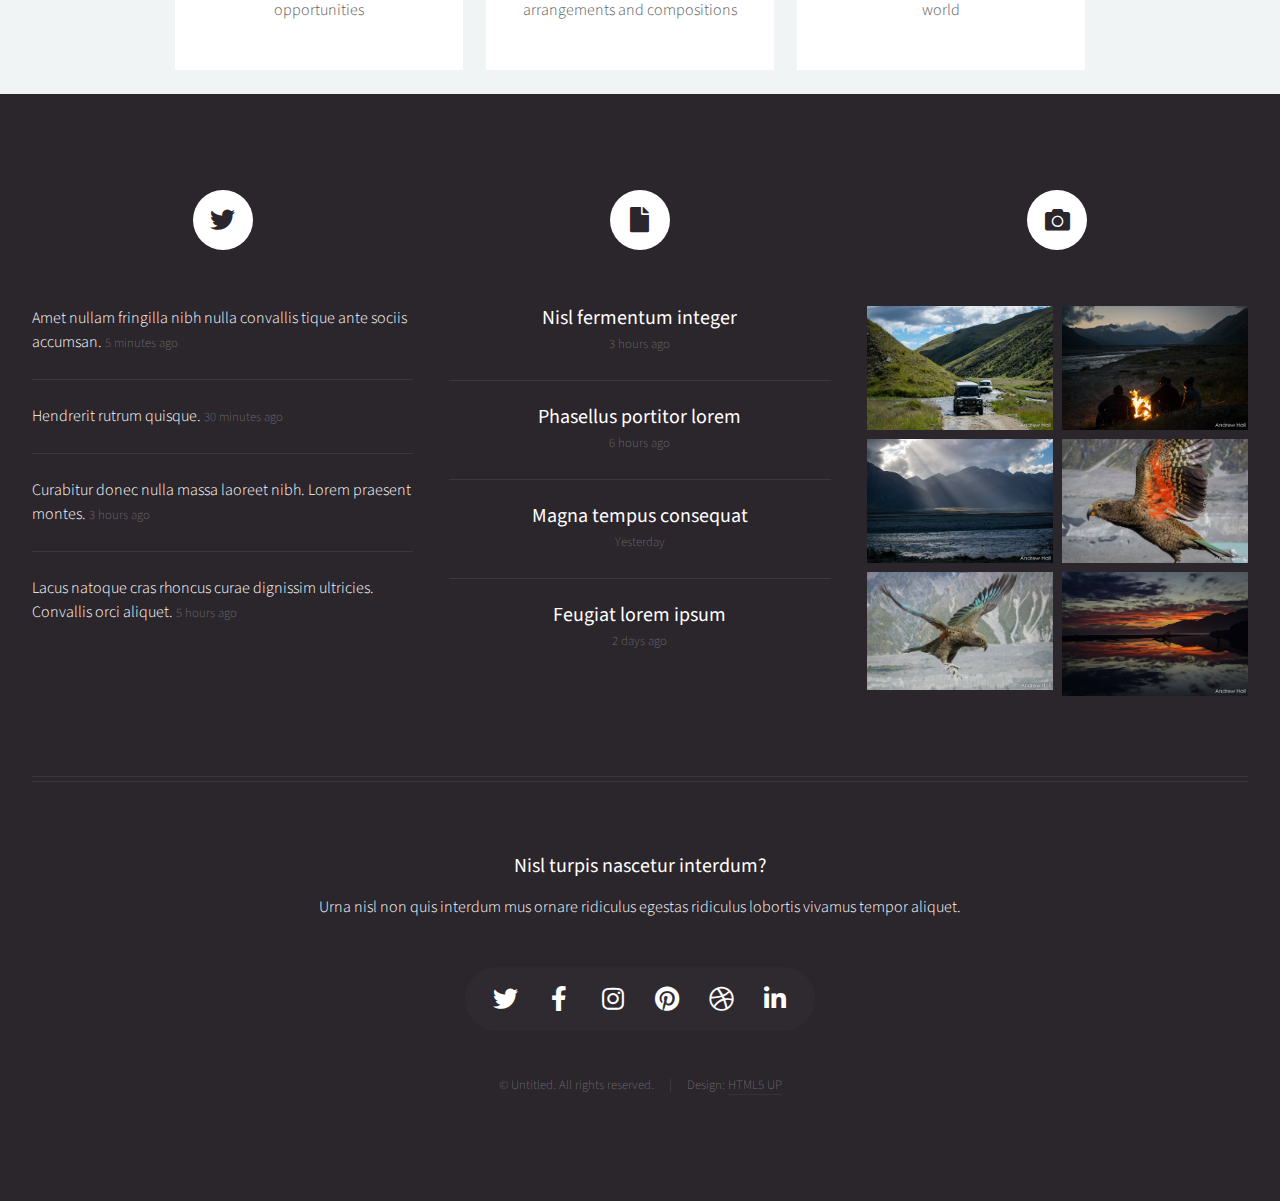
==== commit 3f9968dc: "Update index.html" ====
--- a/index.html
+++ b/index.html
@@ -47,7 +47,11 @@
 					<header>
 						<h2>Kia Ora, Welcome! </h2>
 						<p>
-							I am a Royal Society Mana Tūānuku Research Leader Fellow and a Senior Research Fellow and Senior Lecturer of Mechanical Engineering at the University of Auckland, New Zealand. <br> I am a translational researcher focused on using utilising fundamental science and engineering to control sound and vibration. I am also a proffesional musician, arranger, composer and producer, and a passionate photographer capturing moments and enviroments from around the world. 
+							I am a Royal Society Mana Tūānuku Research Leader Fellow and a Senior Research Fellow and Senior 
+							Lecturer of Mechanical Engineering at the University of Auckland, New Zealand. I am a translational 
+							researcher focused on using utilising fundamental science and engineering to control sound and vibration. 
+							I am also a proffesional musician, arranger, composer and producer, and a passionate photographer capturing 
+							moments and enviroments from around the world. 
 
 						</p>
 					</header>
